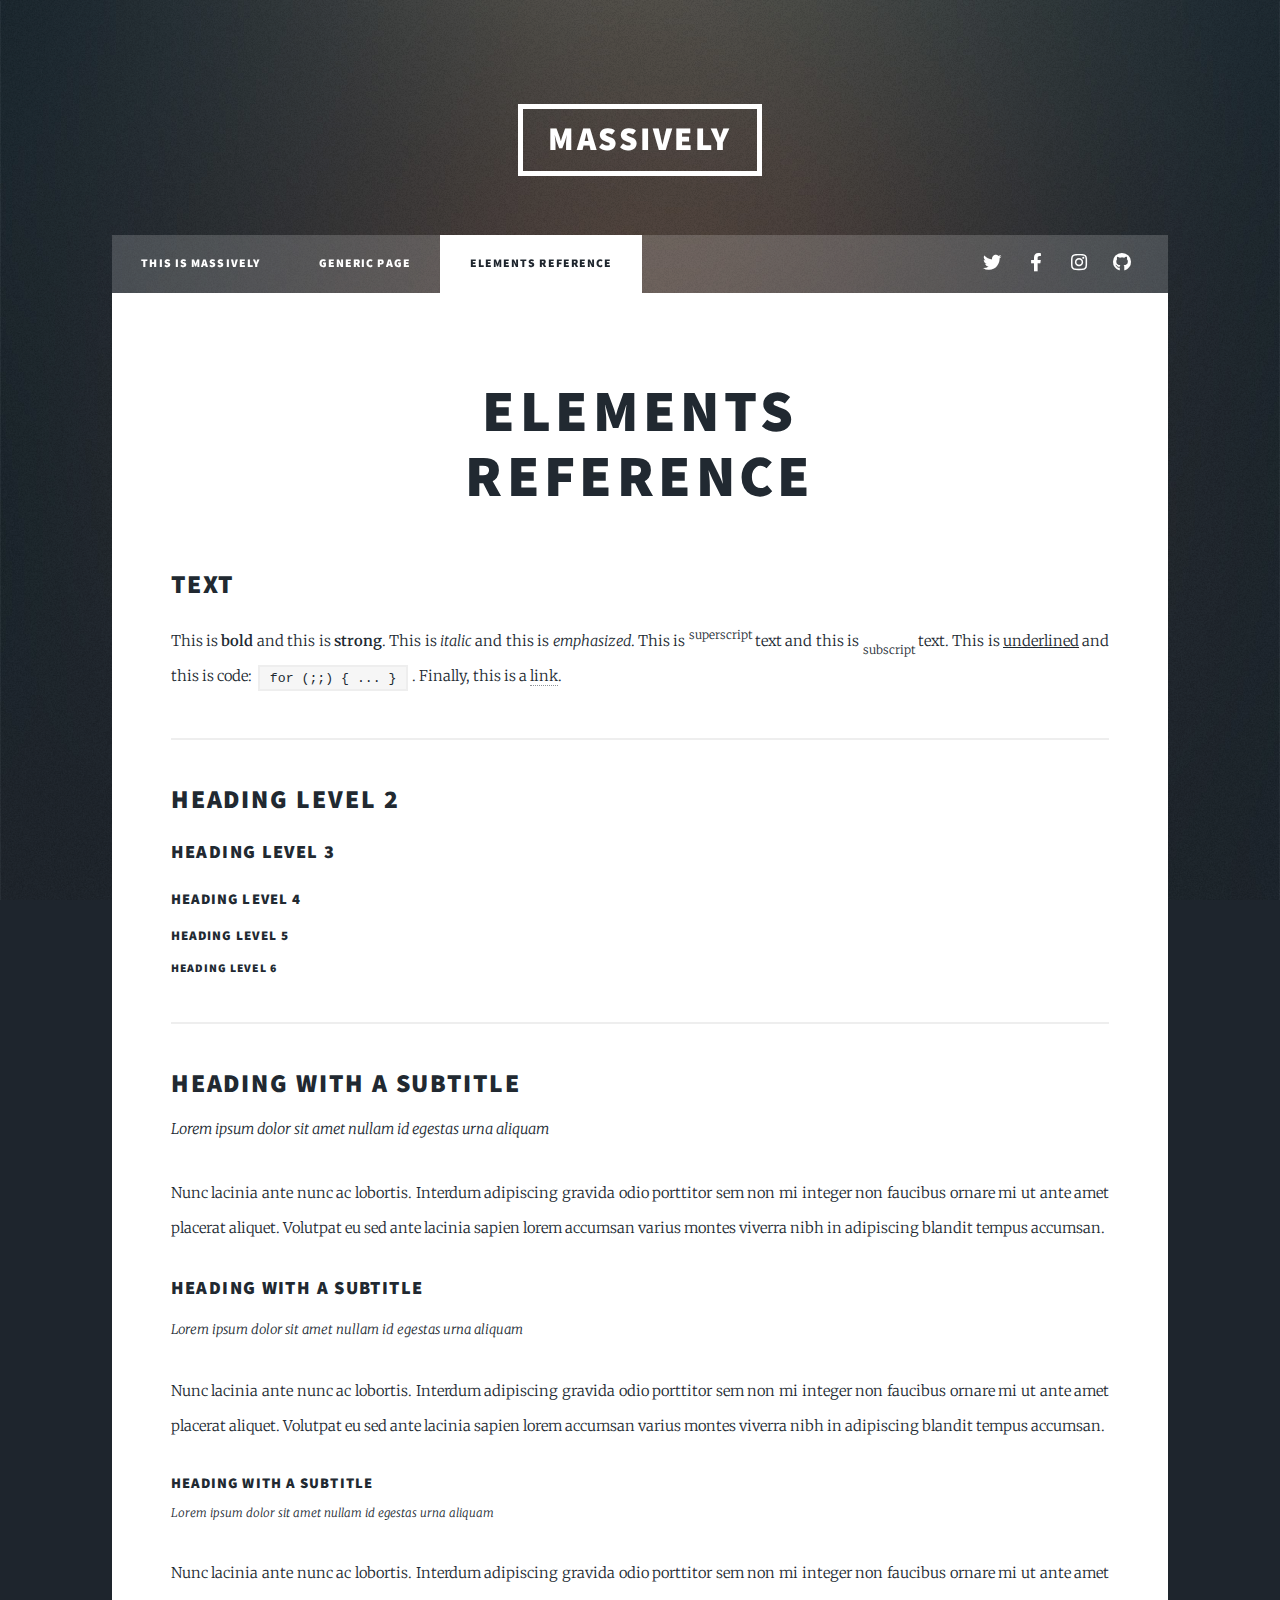
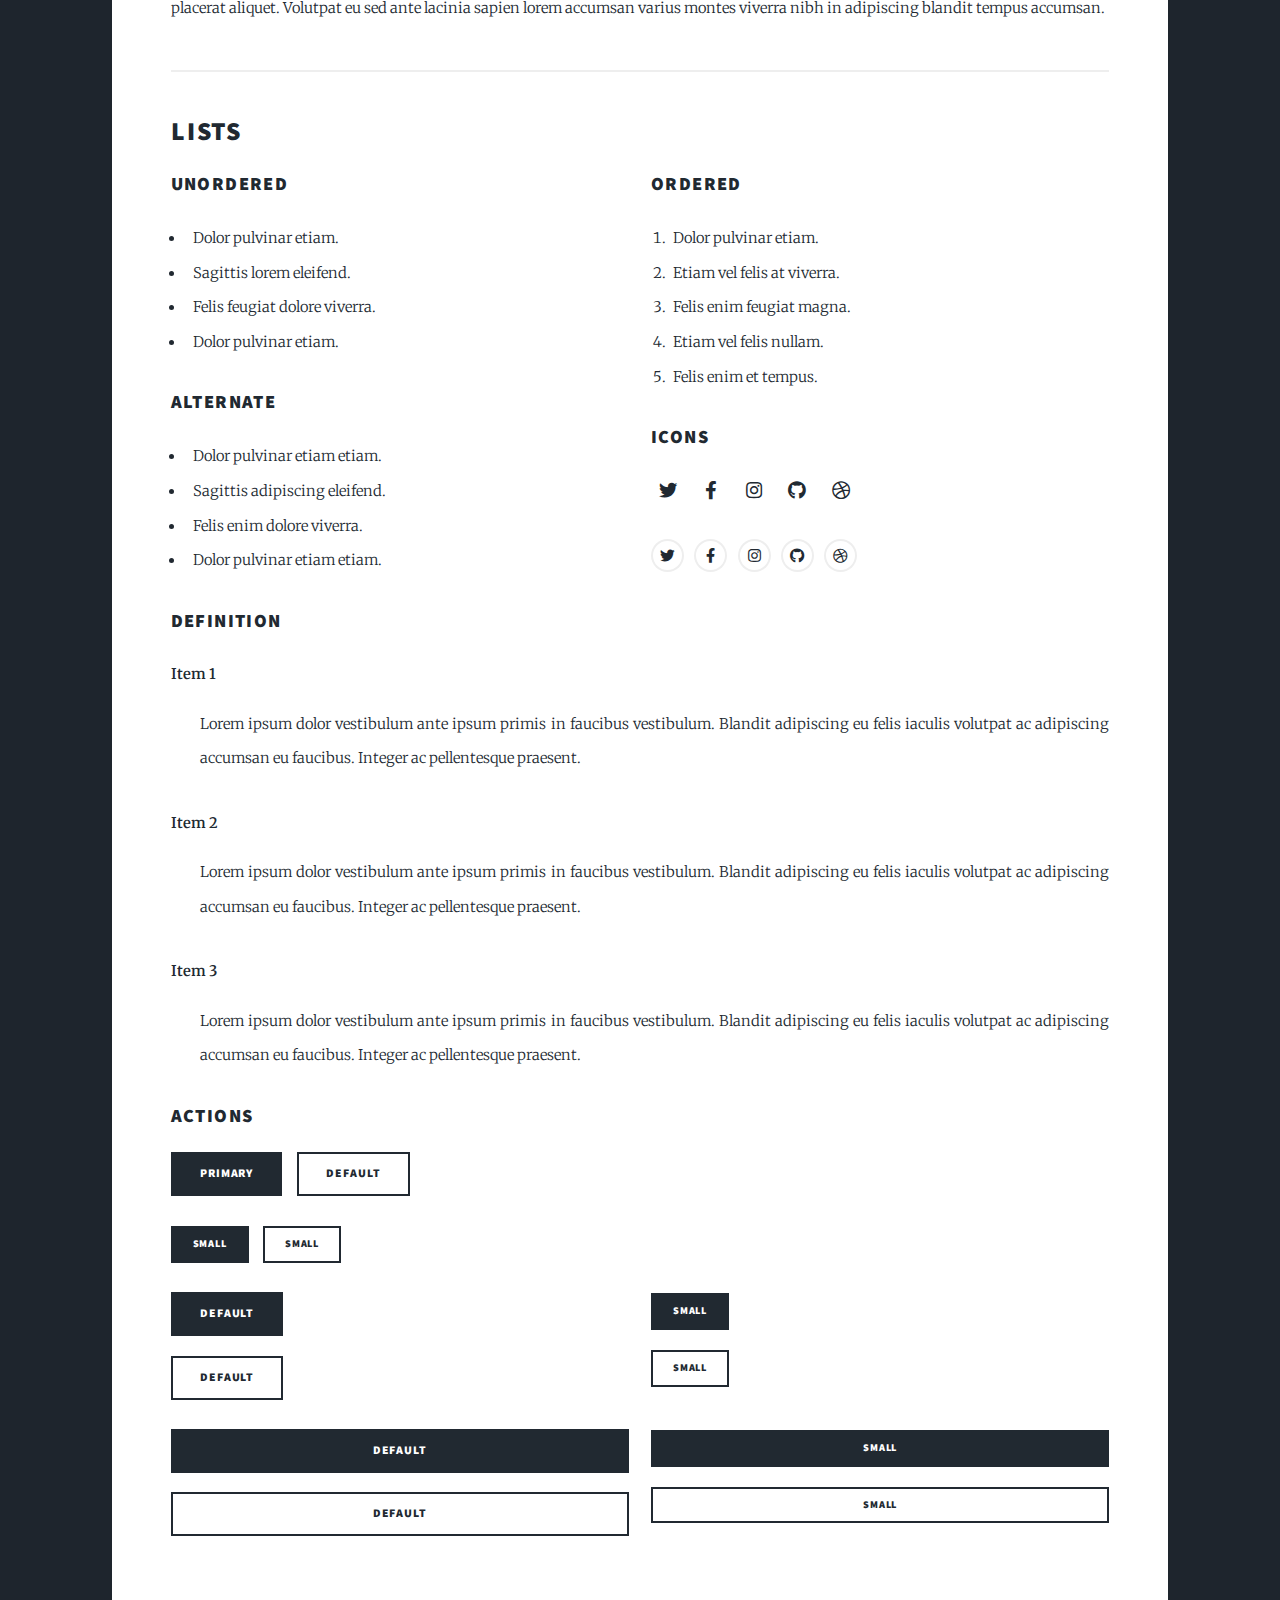
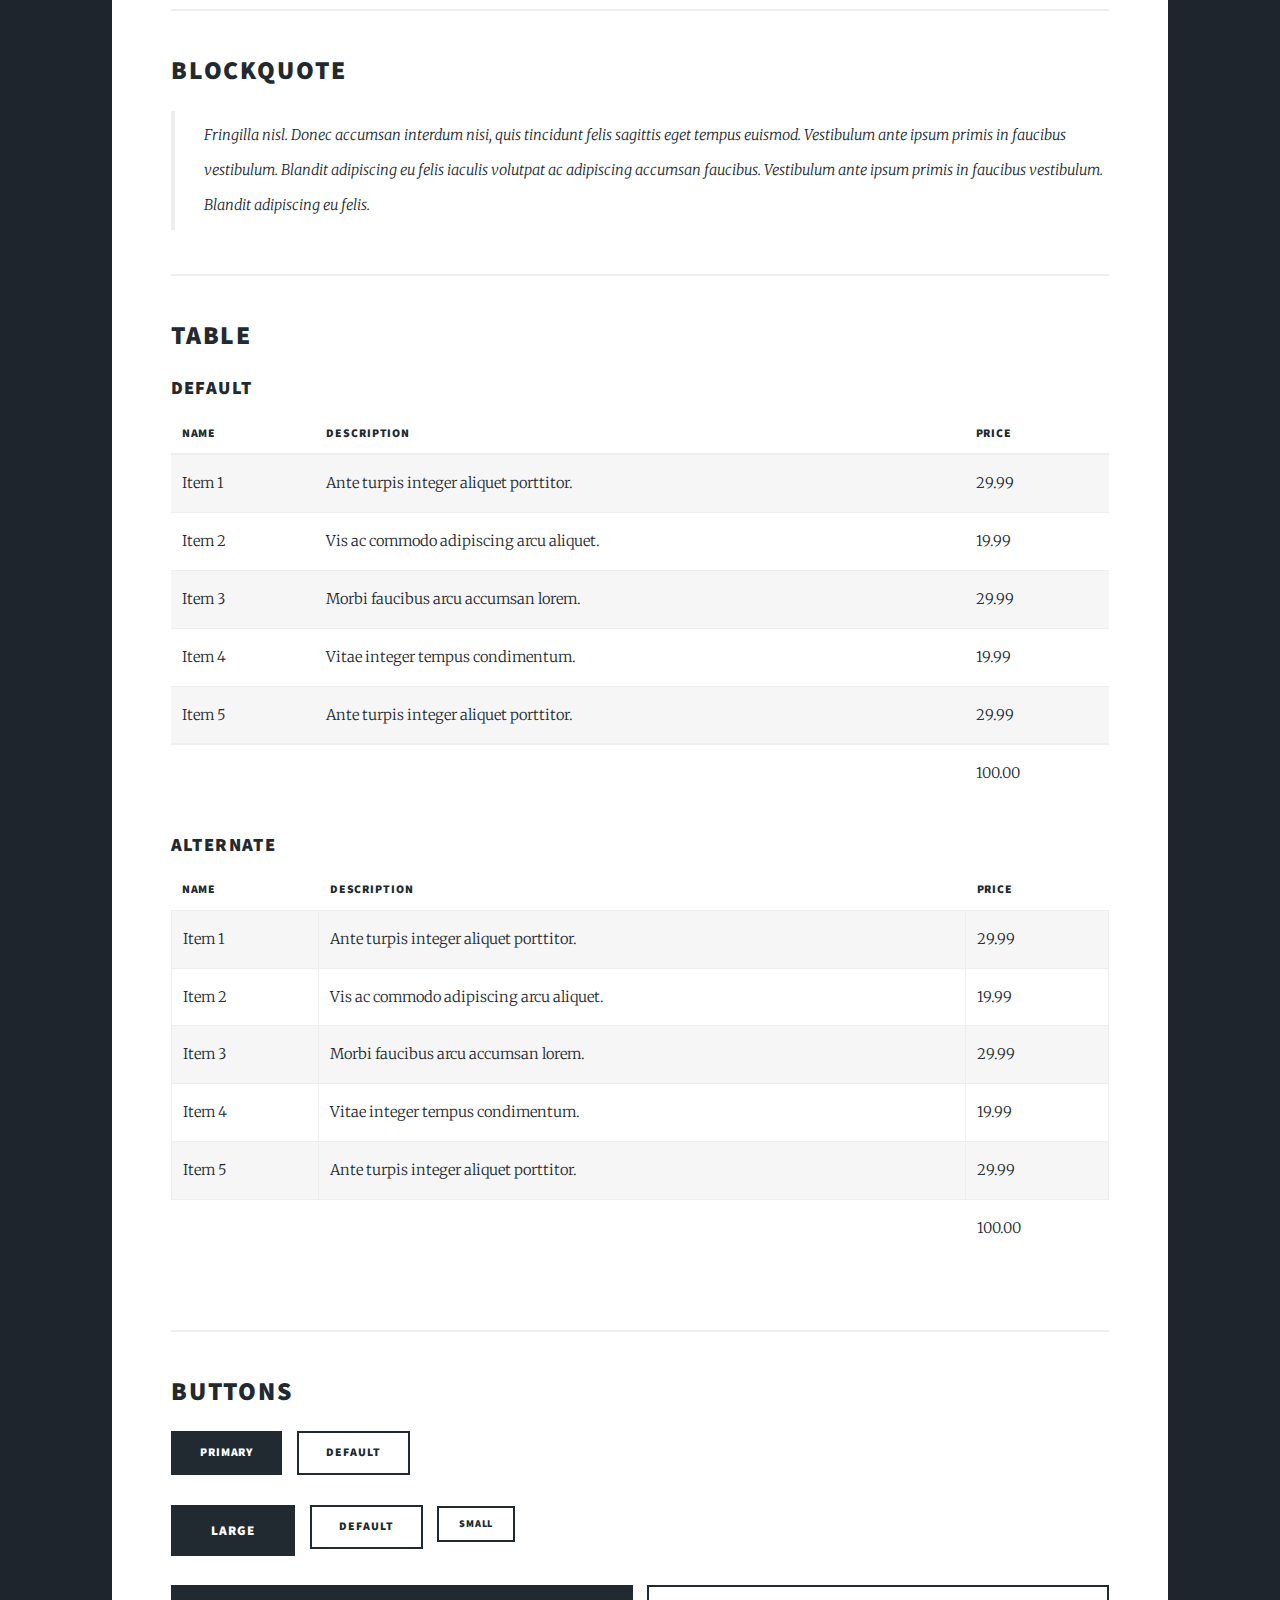
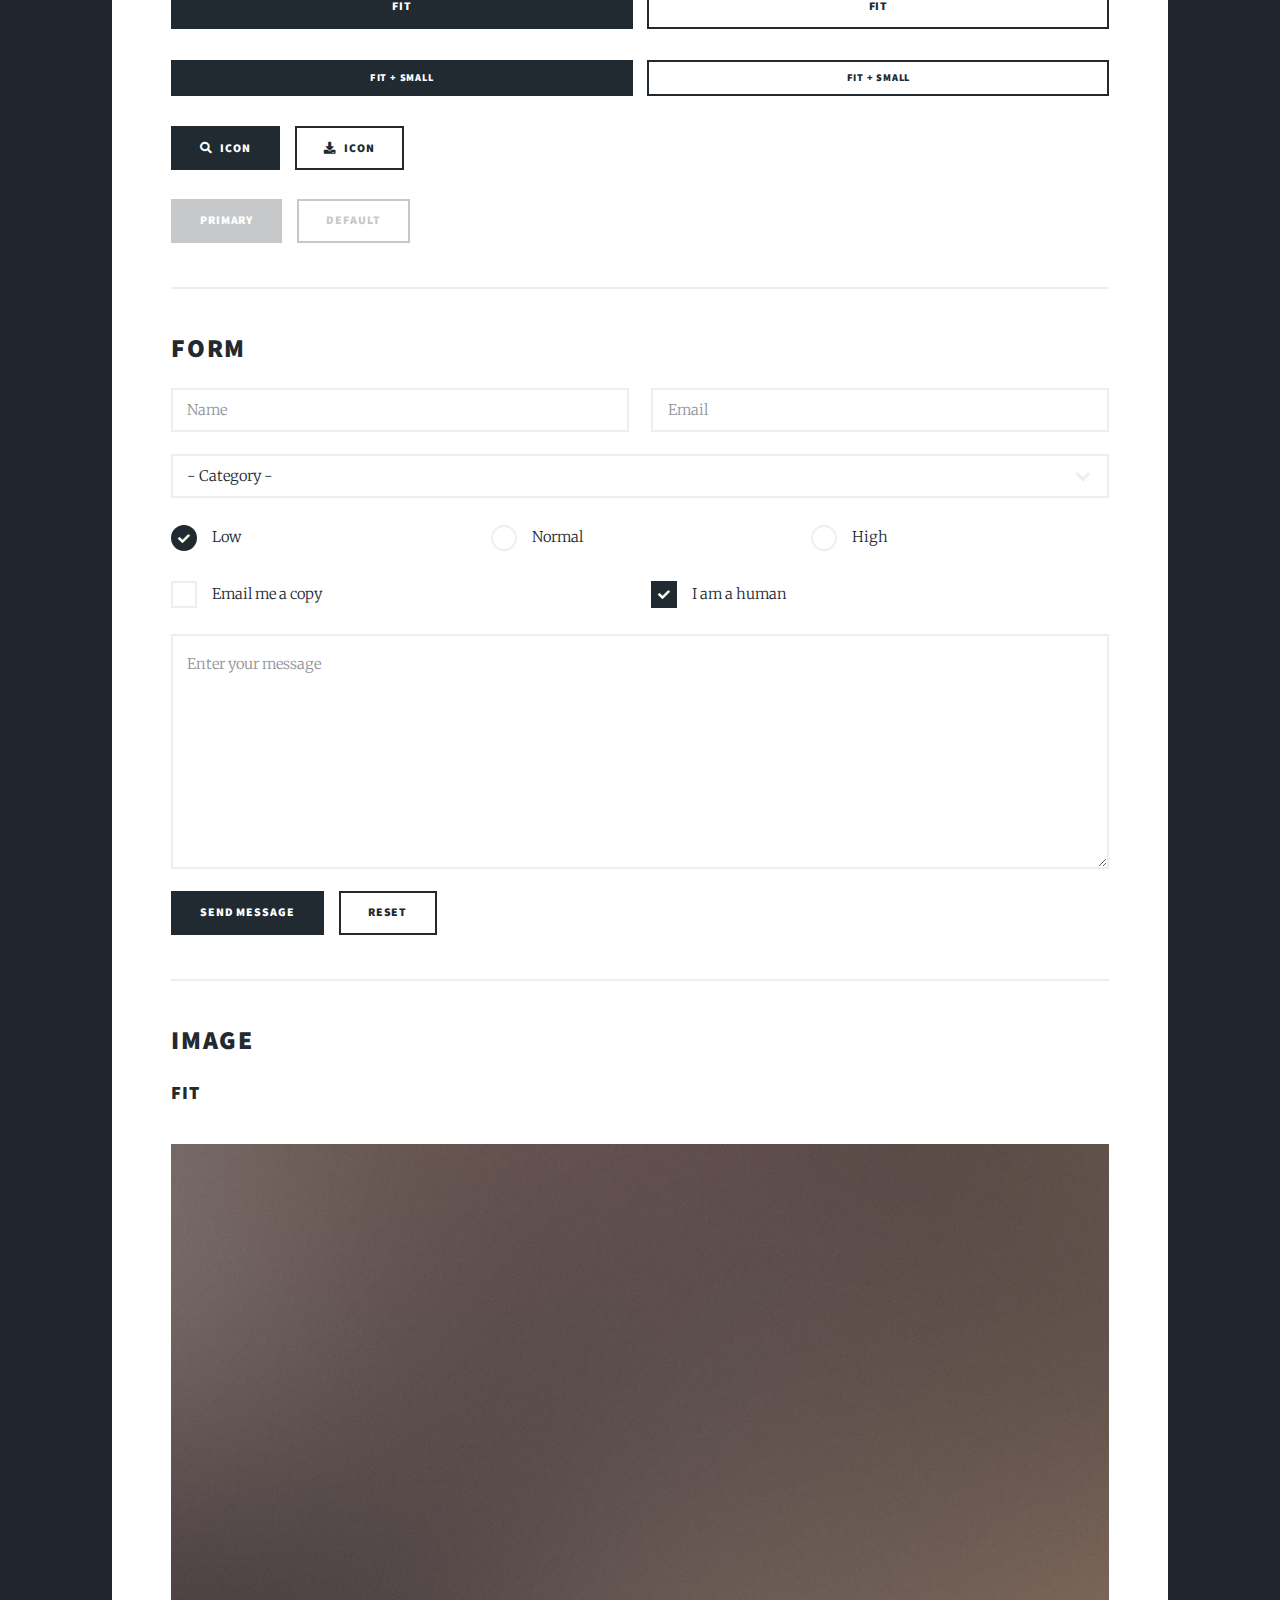
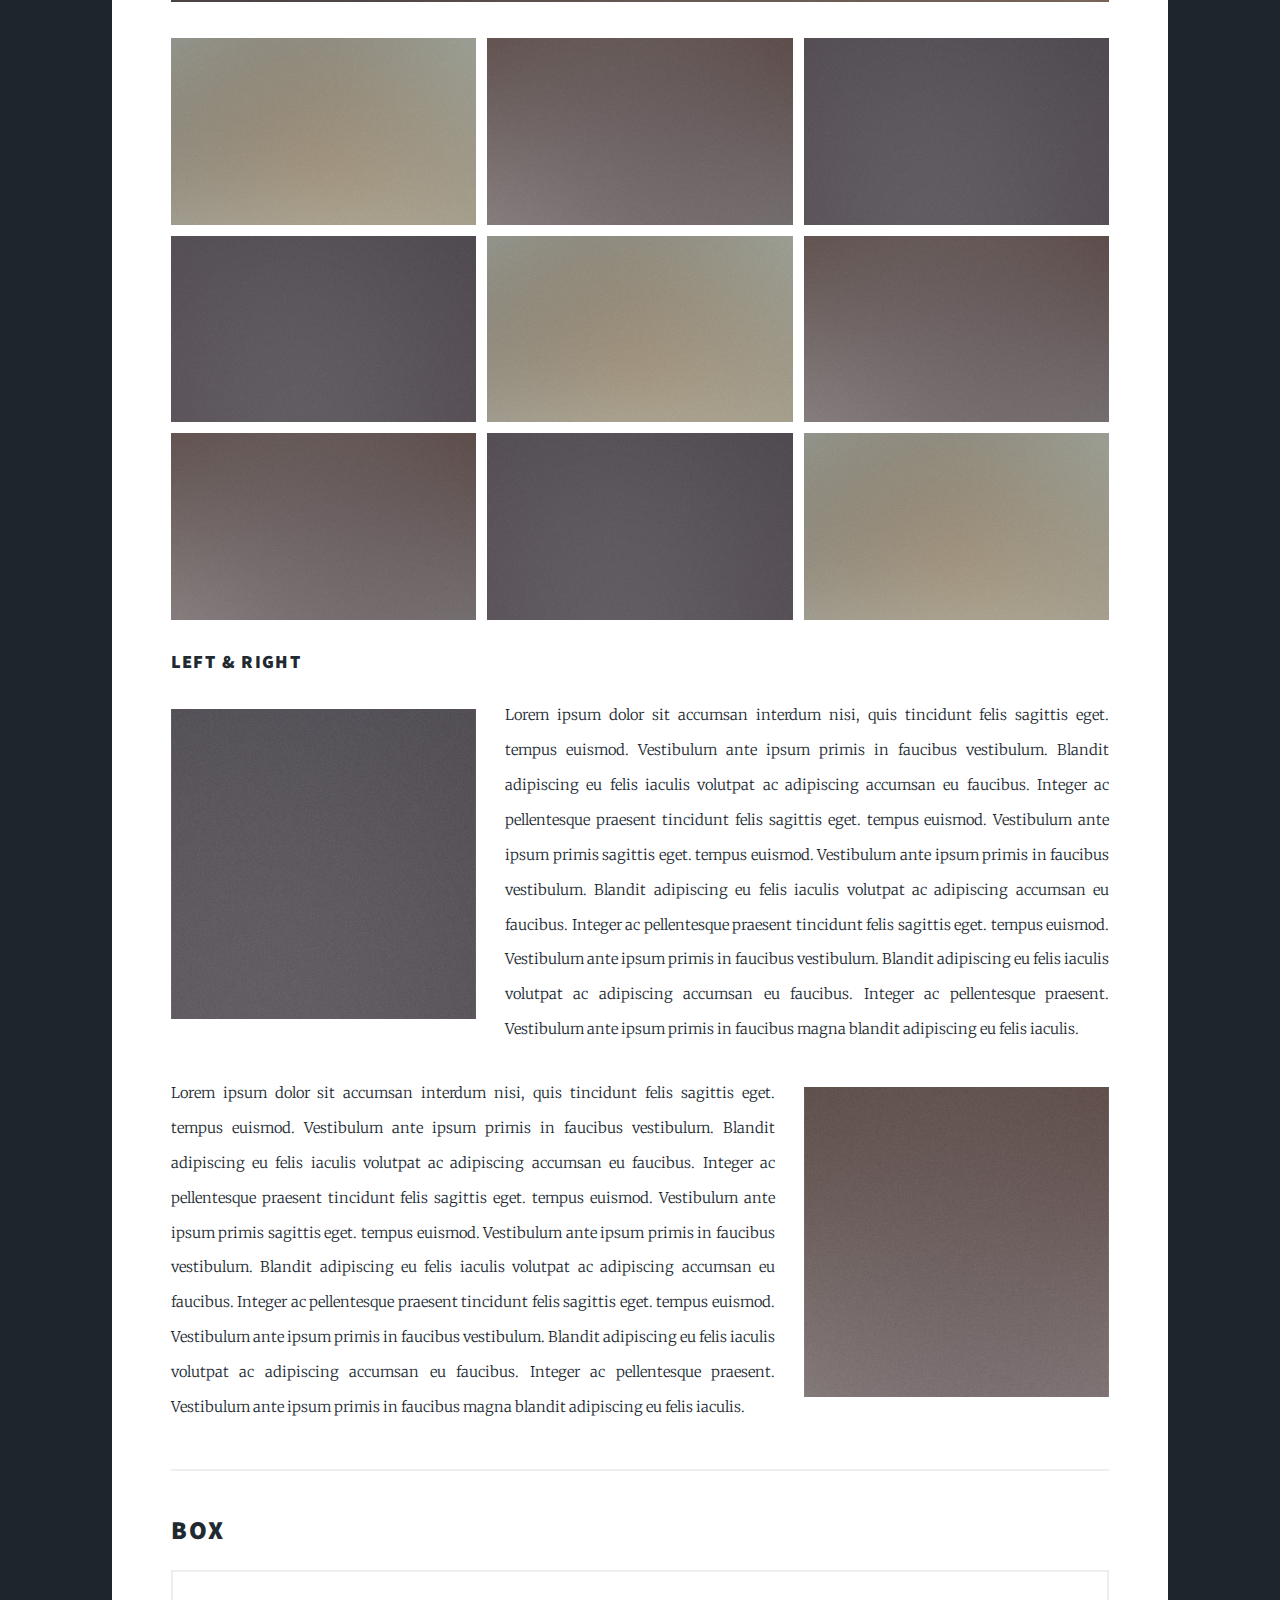
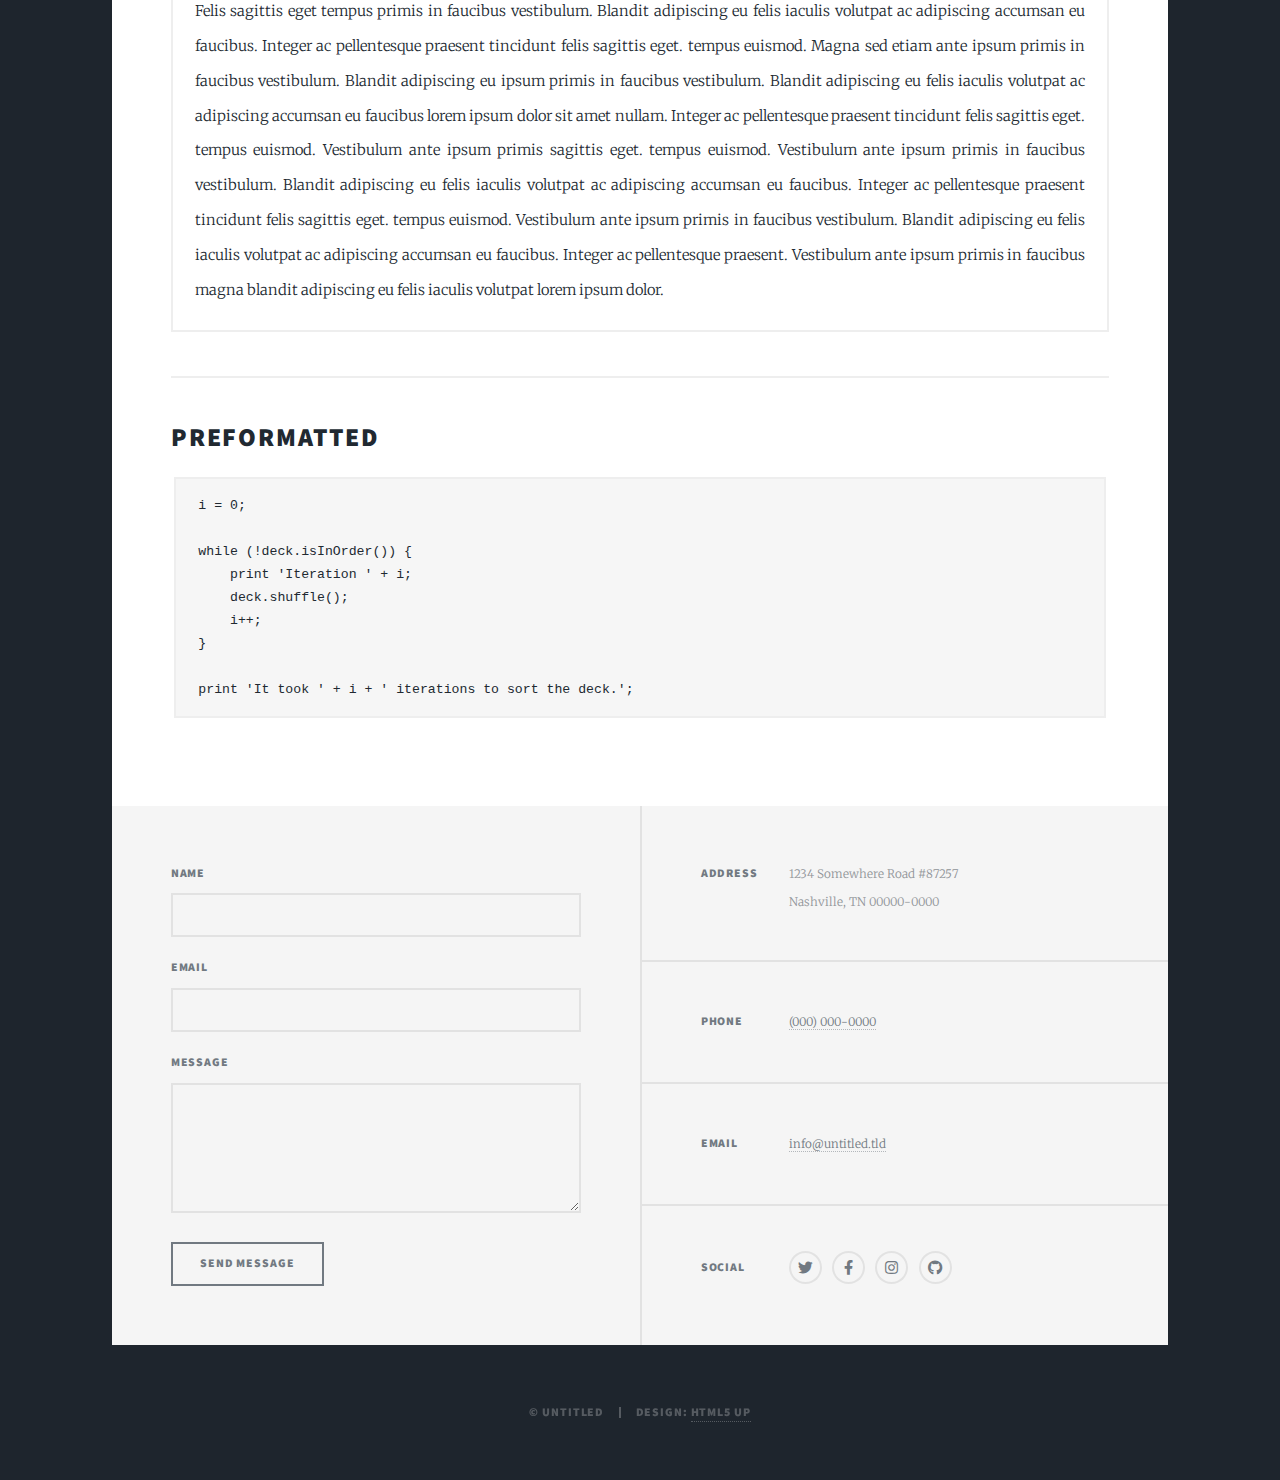
==== elements.html @ 3e45a45c "Add files via upload" ====
<!DOCTYPE HTML>
<!--
	Massively by HTML5 UP
	html5up.net | @ajlkn
	Free for personal and commercial use under the CCA 3.0 license (html5up.net/license)
-->
<html>
	<head>
		<title>Elements Reference - Massively by HTML5 UP</title>
		<meta charset="utf-8" />
		<meta name="viewport" content="width=device-width, initial-scale=1, user-scalable=no" />
		<link rel="stylesheet" href="assets/css/main.css" />
		<noscript><link rel="stylesheet" href="assets/css/noscript.css" /></noscript>
	</head>
	<body class="is-preload">

		<!-- Wrapper -->
			<div id="wrapper">

				<!-- Header -->
					<header id="header">
						<a href="index.html" class="logo">Massively</a>
					</header>

				<!-- Nav -->
					<nav id="nav">
						<ul class="links">
							<li><a href="index.html">This is Massively</a></li>
							<li><a href="generic.html">Generic Page</a></li>
							<li class="active"><a href="elements.html">Elements Reference</a></li>
						</ul>
						<ul class="icons">
							<li><a href="#" class="icon brands fa-twitter"><span class="label">Twitter</span></a></li>
							<li><a href="#" class="icon brands fa-facebook-f"><span class="label">Facebook</span></a></li>
							<li><a href="#" class="icon brands fa-instagram"><span class="label">Instagram</span></a></li>
							<li><a href="#" class="icon brands fa-github"><span class="label">GitHub</span></a></li>
						</ul>
					</nav>

				<!-- Main -->
					<div id="main">

						<!-- Post -->
							<section class="post">
								<header class="major">
									<h1>Elements<br />
									Reference</h1>
								</header>

								<!-- Text stuff -->
									<h2>Text</h2>
									<p>This is <b>bold</b> and this is <strong>strong</strong>. This is <i>italic</i> and this is <em>emphasized</em>.
									This is <sup>superscript</sup> text and this is <sub>subscript</sub> text.
									This is <u>underlined</u> and this is code: <code>for (;;) { ... }</code>.
									Finally, this is a <a href="#">link</a>.</p>
									<hr />
									<h2>Heading Level 2</h2>
									<h3>Heading Level 3</h3>
									<h4>Heading Level 4</h4>
									<h5>Heading Level 5</h5>
									<h6>Heading Level 6</h6>
									<hr />
									<header>
										<h2>Heading with a Subtitle</h2>
										<p>Lorem ipsum dolor sit amet nullam id egestas urna aliquam</p>
									</header>
									<p>Nunc lacinia ante nunc ac lobortis. Interdum adipiscing gravida odio porttitor sem non mi integer non faucibus ornare mi ut ante amet placerat aliquet. Volutpat eu sed ante lacinia sapien lorem accumsan varius montes viverra nibh in adipiscing blandit tempus accumsan.</p>
									<header>
										<h3>Heading with a Subtitle</h3>
										<p>Lorem ipsum dolor sit amet nullam id egestas urna aliquam</p>
									</header>
									<p>Nunc lacinia ante nunc ac lobortis. Interdum adipiscing gravida odio porttitor sem non mi integer non faucibus ornare mi ut ante amet placerat aliquet. Volutpat eu sed ante lacinia sapien lorem accumsan varius montes viverra nibh in adipiscing blandit tempus accumsan.</p>
									<header>
										<h4>Heading with a Subtitle</h4>
										<p>Lorem ipsum dolor sit amet nullam id egestas urna aliquam</p>
									</header>
									<p>Nunc lacinia ante nunc ac lobortis. Interdum adipiscing gravida odio porttitor sem non mi integer non faucibus ornare mi ut ante amet placerat aliquet. Volutpat eu sed ante lacinia sapien lorem accumsan varius montes viverra nibh in adipiscing blandit tempus accumsan.</p>

									<hr />

								<!-- Lists -->
									<h2>Lists</h2>
									<div class="row">
										<div class="col-6 col-12-small">

											<h3>Unordered</h3>
											<ul>
												<li>Dolor pulvinar etiam.</li>
												<li>Sagittis lorem eleifend.</li>
												<li>Felis feugiat dolore viverra.</li>
												<li>Dolor pulvinar etiam.</li>
											</ul>

											<h3>Alternate</h3>
											<ul class="alt">
												<li>Dolor pulvinar etiam etiam.</li>
												<li>Sagittis adipiscing eleifend.</li>
												<li>Felis enim dolore viverra.</li>
												<li>Dolor pulvinar etiam etiam.</li>
											</ul>

										</div>
										<div class="col-6 col-12-small">

											<h3>Ordered</h3>
											<ol>
												<li>Dolor pulvinar etiam.</li>
												<li>Etiam vel felis at viverra.</li>
												<li>Felis enim feugiat magna.</li>
												<li>Etiam vel felis nullam.</li>
												<li>Felis enim et tempus.</li>
											</ol>

											<h3>Icons</h3>
											<ul class="icons">
												<li><a href="#" class="icon brands fa-twitter"><span class="label">Twitter</span></a></li>
												<li><a href="#" class="icon brands fa-facebook-f"><span class="label">Facebook</span></a></li>
												<li><a href="#" class="icon brands fa-instagram"><span class="label">Instagram</span></a></li>
												<li><a href="#" class="icon brands fa-github"><span class="label">Github</span></a></li>
												<li><a href="#" class="icon brands fa-dribbble"><span class="label">Dribbble</span></a></li>
											</ul>
											<ul class="icons alt">
												<li><a href="#" class="icon brands alt fa-twitter"><span class="label">Twitter</span></a></li>
												<li><a href="#" class="icon brands alt fa-facebook-f"><span class="label">Facebook</span></a></li>
												<li><a href="#" class="icon brands alt fa-instagram"><span class="label">Instagram</span></a></li>
												<li><a href="#" class="icon brands alt fa-github"><span class="label">Github</span></a></li>
												<li><a href="#" class="icon brands alt fa-dribbble"><span class="label">Dribbble</span></a></li>
											</ul>

										</div>
									</div>
									<h3>Definition</h3>
									<dl>
										<dt>Item 1</dt>
										<dd>
											<p>Lorem ipsum dolor vestibulum ante ipsum primis in faucibus vestibulum. Blandit adipiscing eu felis iaculis volutpat ac adipiscing accumsan eu faucibus. Integer ac pellentesque praesent.</p>
										</dd>
										<dt>Item 2</dt>
										<dd>
											<p>Lorem ipsum dolor vestibulum ante ipsum primis in faucibus vestibulum. Blandit adipiscing eu felis iaculis volutpat ac adipiscing accumsan eu faucibus. Integer ac pellentesque praesent.</p>
										</dd>
										<dt>Item 3</dt>
										<dd>
											<p>Lorem ipsum dolor vestibulum ante ipsum primis in faucibus vestibulum. Blandit adipiscing eu felis iaculis volutpat ac adipiscing accumsan eu faucibus. Integer ac pellentesque praesent.</p>
										</dd>
									</dl>

									<h3>Actions</h3>
									<ul class="actions">
										<li><a href="#" class="button primary">Primary</a></li>
										<li><a href="#" class="button">Default</a></li>
									</ul>
									<ul class="actions small">
										<li><a href="#" class="button primary small">Small</a></li>
										<li><a href="#" class="button small">Small</a></li>
									</ul>
									<div class="row">
										<div class="col-6 col-12-small">
											<ul class="actions stacked">
												<li><a href="#" class="button primary">Default</a></li>
												<li><a href="#" class="button">Default</a></li>
											</ul>
										</div>
										<div class="col-6 col-12-small">
											<ul class="actions stacked">
												<li><a href="#" class="button primary small">Small</a></li>
												<li><a href="#" class="button small">Small</a></li>
											</ul>
										</div>
									</div>
									<div class="row">
										<div class="col-6 col-12-small">
											<ul class="actions stacked">
												<li><a href="#" class="button primary fit">Default</a></li>
												<li><a href="#" class="button fit">Default</a></li>
											</ul>
										</div>
										<div class="col-6 col-12-small">
											<ul class="actions stacked">
												<li><a href="#" class="button primary small fit">Small</a></li>
												<li><a href="#" class="button small fit">Small</a></li>
											</ul>
										</div>
									</div>

									<hr />

								<!-- Blockquote -->
									<h2>Blockquote</h2>
									<blockquote>Fringilla nisl. Donec accumsan interdum nisi, quis tincidunt felis sagittis eget tempus euismod. Vestibulum ante ipsum primis in faucibus vestibulum. Blandit adipiscing eu felis iaculis volutpat ac adipiscing accumsan faucibus. Vestibulum ante ipsum primis in faucibus vestibulum. Blandit adipiscing eu felis.</blockquote>

									<hr />

								<!-- Table -->
									<h2>Table</h2>

									<h3>Default</h3>
									<div class="table-wrapper">
										<table>
											<thead>
												<tr>
													<th>Name</th>
													<th>Description</th>
													<th>Price</th>
												</tr>
											</thead>
											<tbody>
												<tr>
													<td>Item 1</td>
													<td>Ante turpis integer aliquet porttitor.</td>
													<td>29.99</td>
												</tr>
												<tr>
													<td>Item 2</td>
													<td>Vis ac commodo adipiscing arcu aliquet.</td>
													<td>19.99</td>
												</tr>
												<tr>
													<td>Item 3</td>
													<td> Morbi faucibus arcu accumsan lorem.</td>
													<td>29.99</td>
												</tr>
												<tr>
													<td>Item 4</td>
													<td>Vitae integer tempus condimentum.</td>
													<td>19.99</td>
												</tr>
												<tr>
													<td>Item 5</td>
													<td>Ante turpis integer aliquet porttitor.</td>
													<td>29.99</td>
												</tr>
											</tbody>
											<tfoot>
												<tr>
													<td colspan="2"></td>
													<td>100.00</td>
												</tr>
											</tfoot>
										</table>
									</div>

									<h3>Alternate</h3>
									<div class="table-wrapper">
										<table class="alt">
											<thead>
												<tr>
													<th>Name</th>
													<th>Description</th>
													<th>Price</th>
												</tr>
											</thead>
											<tbody>
												<tr>
													<td>Item 1</td>
													<td>Ante turpis integer aliquet porttitor.</td>
													<td>29.99</td>
												</tr>
												<tr>
													<td>Item 2</td>
													<td>Vis ac commodo adipiscing arcu aliquet.</td>
													<td>19.99</td>
												</tr>
												<tr>
													<td>Item 3</td>
													<td> Morbi faucibus arcu accumsan lorem.</td>
													<td>29.99</td>
												</tr>
												<tr>
													<td>Item 4</td>
													<td>Vitae integer tempus condimentum.</td>
													<td>19.99</td>
												</tr>
												<tr>
													<td>Item 5</td>
													<td>Ante turpis integer aliquet porttitor.</td>
													<td>29.99</td>
												</tr>
											</tbody>
											<tfoot>
												<tr>
													<td colspan="2"></td>
													<td>100.00</td>
												</tr>
											</tfoot>
										</table>
									</div>

									<hr />

								<!-- Buttons -->
									<h2>Buttons</h2>
									<ul class="actions">
										<li><a href="#" class="button primary">Primary</a></li>
										<li><a href="#" class="button">Default</a></li>
									</ul>
									<ul class="actions">
										<li><a href="#" class="button primary large">Large</a></li>
										<li><a href="#" class="button">Default</a></li>
										<li><a href="#" class="button small">Small</a></li>
									</ul>
									<ul class="actions fit">
										<li><a href="#" class="button primary fit">Fit</a></li>
										<li><a href="#" class="button fit">Fit</a></li>
									</ul>
									<ul class="actions fit small">
										<li><a href="#" class="button primary fit small">Fit + Small</a></li>
										<li><a href="#" class="button fit small">Fit + Small</a></li>
									</ul>
									<ul class="actions">
										<li><a href="#" class="button primary icon solid fa-search">Icon</a></li>
										<li><a href="#" class="button icon solid fa-download">Icon</a></li>
									</ul>
									<ul class="actions">
										<li><span class="button primary disabled">Primary</span></li>
										<li><span class="button disabled">Default</span></li>
									</ul>

									<hr />

								<!-- Form -->
									<h2>Form</h2>

									<form method="post" action="#">
										<div class="row gtr-uniform">
											<div class="col-6 col-12-xsmall">
												<input type="text" name="demo-name" id="demo-name" value="" placeholder="Name" />
											</div>
											<div class="col-6 col-12-xsmall">
												<input type="email" name="demo-email" id="demo-email" value="" placeholder="Email" />
											</div>
											<!-- Break -->
											<div class="col-12">
												<select name="demo-category" id="demo-category">
													<option value="">- Category -</option>
													<option value="1">Manufacturing</option>
													<option value="1">Shipping</option>
													<option value="1">Administration</option>
													<option value="1">Human Resources</option>
												</select>
											</div>
											<!-- Break -->
											<div class="col-4 col-12-small">
												<input type="radio" id="demo-priority-low" name="demo-priority" checked>
												<label for="demo-priority-low">Low</label>
											</div>
											<div class="col-4 col-12-small">
												<input type="radio" id="demo-priority-normal" name="demo-priority">
												<label for="demo-priority-normal">Normal</label>
											</div>
											<div class="col-4 col-12-small">
												<input type="radio" id="demo-priority-high" name="demo-priority">
												<label for="demo-priority-high">High</label>
											</div>
											<!-- Break -->
											<div class="col-6 col-12-small">
												<input type="checkbox" id="demo-copy" name="demo-copy">
												<label for="demo-copy">Email me a copy</label>
											</div>
											<div class="col-6 col-12-small">
												<input type="checkbox" id="demo-human" name="demo-human" checked>
												<label for="demo-human">I am a human</label>
											</div>
											<!-- Break -->
											<div class="col-12">
												<textarea name="demo-message" id="demo-message" placeholder="Enter your message" rows="6"></textarea>
											</div>
											<!-- Break -->
											<div class="col-12">
												<ul class="actions">
													<li><input type="submit" value="Send Message" class="primary" /></li>
													<li><input type="reset" value="Reset" /></li>
												</ul>
											</div>
										</div>
									</form>

									<hr />

								<!-- Image -->
									<h2>Image</h2>

									<h3>Fit</h3>
									<span class="image fit"><img src="images/pic01.jpg" alt="" /></span>
									<div class="box alt">
										<div class="row gtr-50 gtr-uniform">
											<div class="col-4"><span class="image fit"><img src="images/pic02.jpg" alt="" /></span></div>
											<div class="col-4"><span class="image fit"><img src="images/pic03.jpg" alt="" /></span></div>
											<div class="col-4"><span class="image fit"><img src="images/pic04.jpg" alt="" /></span></div>
											<!-- Break -->
											<div class="col-4"><span class="image fit"><img src="images/pic04.jpg" alt="" /></span></div>
											<div class="col-4"><span class="image fit"><img src="images/pic02.jpg" alt="" /></span></div>
											<div class="col-4"><span class="image fit"><img src="images/pic03.jpg" alt="" /></span></div>
											<!-- Break -->
											<div class="col-4"><span class="image fit"><img src="images/pic03.jpg" alt="" /></span></div>
											<div class="col-4"><span class="image fit"><img src="images/pic04.jpg" alt="" /></span></div>
											<div class="col-4"><span class="image fit"><img src="images/pic02.jpg" alt="" /></span></div>
										</div>
									</div>

									<h3>Left &amp; Right</h3>
									<p><span class="image left"><img src="images/pic08.jpg" alt="" /></span>Lorem ipsum dolor sit accumsan interdum nisi, quis tincidunt felis sagittis eget. tempus euismod. Vestibulum ante ipsum primis in faucibus vestibulum. Blandit adipiscing eu felis iaculis volutpat ac adipiscing accumsan eu faucibus. Integer ac pellentesque praesent tincidunt felis sagittis eget. tempus euismod. Vestibulum ante ipsum primis sagittis eget. tempus euismod. Vestibulum ante ipsum primis in faucibus vestibulum. Blandit adipiscing eu felis iaculis volutpat ac adipiscing accumsan eu faucibus. Integer ac pellentesque praesent tincidunt felis sagittis eget. tempus euismod. Vestibulum ante ipsum primis in faucibus vestibulum. Blandit adipiscing eu felis iaculis volutpat ac adipiscing accumsan eu faucibus. Integer ac pellentesque praesent. Vestibulum ante ipsum primis in faucibus magna blandit adipiscing eu felis iaculis.</p>
									<p><span class="image right"><img src="images/pic09.jpg" alt="" /></span>Lorem ipsum dolor sit accumsan interdum nisi, quis tincidunt felis sagittis eget. tempus euismod. Vestibulum ante ipsum primis in faucibus vestibulum. Blandit adipiscing eu felis iaculis volutpat ac adipiscing accumsan eu faucibus. Integer ac pellentesque praesent tincidunt felis sagittis eget. tempus euismod. Vestibulum ante ipsum primis sagittis eget. tempus euismod. Vestibulum ante ipsum primis in faucibus vestibulum. Blandit adipiscing eu felis iaculis volutpat ac adipiscing accumsan eu faucibus. Integer ac pellentesque praesent tincidunt felis sagittis eget. tempus euismod. Vestibulum ante ipsum primis in faucibus vestibulum. Blandit adipiscing eu felis iaculis volutpat ac adipiscing accumsan eu faucibus. Integer ac pellentesque praesent. Vestibulum ante ipsum primis in faucibus magna blandit adipiscing eu felis iaculis.</p>

									<hr />

								<!-- Box -->
									<h2>Box</h2>
									<div class="box">
										<p>Felis sagittis eget tempus primis in faucibus vestibulum. Blandit adipiscing eu felis iaculis volutpat ac adipiscing accumsan eu faucibus. Integer ac pellentesque praesent tincidunt felis sagittis eget. tempus euismod. Magna sed etiam ante ipsum primis in faucibus vestibulum. Blandit adipiscing eu ipsum primis in faucibus vestibulum. Blandit adipiscing eu felis iaculis volutpat ac adipiscing accumsan eu faucibus lorem ipsum dolor sit amet nullam. Integer ac pellentesque praesent tincidunt felis sagittis eget. tempus euismod. Vestibulum ante ipsum primis sagittis eget. tempus euismod. Vestibulum ante ipsum primis in faucibus vestibulum. Blandit adipiscing eu felis iaculis volutpat ac adipiscing accumsan eu faucibus. Integer ac pellentesque praesent tincidunt felis sagittis eget. tempus euismod. Vestibulum ante ipsum primis in faucibus vestibulum. Blandit adipiscing eu felis iaculis volutpat ac adipiscing accumsan eu faucibus. Integer ac pellentesque praesent. Vestibulum ante ipsum primis in faucibus magna blandit adipiscing eu felis iaculis volutpat lorem ipsum dolor.</p>
									</div>

									<hr />

								<!-- Preformatted Code -->
									<h2>Preformatted</h2>
									<pre><code>i = 0;

while (!deck.isInOrder()) {
    print 'Iteration ' + i;
    deck.shuffle();
    i++;
}

print 'It took ' + i + ' iterations to sort the deck.';
</code></pre>

							</section>

					</div>

				<!-- Footer -->
					<footer id="footer">
						<section>
							<form method="post" action="#">
								<div class="fields">
									<div class="field">
										<label for="name">Name</label>
										<input type="text" name="name" id="name" />
									</div>
									<div class="field">
										<label for="email">Email</label>
										<input type="text" name="email" id="email" />
									</div>
									<div class="field">
										<label for="message">Message</label>
										<textarea name="message" id="message" rows="3"></textarea>
									</div>
								</div>
								<ul class="actions">
									<li><input type="submit" value="Send Message" /></li>
								</ul>
							</form>
						</section>
						<section class="split contact">
							<section class="alt">
								<h3>Address</h3>
								<p>1234 Somewhere Road #87257<br />
								Nashville, TN 00000-0000</p>
							</section>
							<section>
								<h3>Phone</h3>
								<p><a href="#">(000) 000-0000</a></p>
							</section>
							<section>
								<h3>Email</h3>
								<p><a href="#">info@untitled.tld</a></p>
							</section>
							<section>
								<h3>Social</h3>
								<ul class="icons alt">
									<li><a href="#" class="icon brands alt fa-twitter"><span class="label">Twitter</span></a></li>
									<li><a href="#" class="icon brands alt fa-facebook-f"><span class="label">Facebook</span></a></li>
									<li><a href="#" class="icon brands alt fa-instagram"><span class="label">Instagram</span></a></li>
									<li><a href="#" class="icon brands alt fa-github"><span class="label">GitHub</span></a></li>
								</ul>
							</section>
						</section>
					</footer>

				<!-- Copyright -->
					<div id="copyright">
						<ul><li>&copy; Untitled</li><li>Design: <a href="https://html5up.net">HTML5 UP</a></li></ul>
					</div>

			</div>

		<!-- Scripts -->
			<script src="assets/js/jquery.min.js"></script>
			<script src="assets/js/jquery.scrollex.min.js"></script>
			<script src="assets/js/jquery.scrolly.min.js"></script>
			<script src="assets/js/browser.min.js"></script>
			<script src="assets/js/breakpoints.min.js"></script>
			<script src="assets/js/util.js"></script>
			<script src="assets/js/main.js"></script>

	</body>
</html>
---- assets/css/main.css ----
@import url(fontawesome-all.min.css);
@import url("https://fonts.googleapis.com/css?family=Merriweather:300,700,300italic,700italic|Source+Sans+Pro:900");

/*
	Massively by HTML5 UP
	html5up.net | @ajlkn
	Free for personal and commercial use under the CCA 3.0 license (html5up.net/license)
*/

html, body, div, span, applet, object,
iframe, h1, h2, h3, h4, h5, h6, p, blockquote,
pre, a, abbr, acronym, address, big, cite,
code, del, dfn, em, img, ins, kbd, q, s, samp,
small, strike, strong, sub, sup, tt, var, b,
u, i, center, dl, dt, dd, ol, ul, li, fieldset,
form, label, legend, table, caption, tbody,
tfoot, thead, tr, th, td, article, aside,
canvas, details, embed, figure, figcaption,
footer, header, hgroup, menu, nav, output, ruby,
section, summary, time, mark, audio, video {
	margin: 0;
	padding: 0;
	border: 0;
	font-size: 100%;
	font: inherit;
	vertical-align: baseline;}

article, aside, details, figcaption, figure,
footer, header, hgroup, menu, nav, section {
	display: block;}

body {
	line-height: 1;
}

ol, ul {
	list-style: none;
}

blockquote, q {
	quotes: none;
}

	blockquote:before, blockquote:after, q:before, q:after {
		content: '';
		content: none;
	}

table {
	border-collapse: collapse;
	border-spacing: 0;
}

body {
	-webkit-text-size-adjust: none;
}

mark {
	background-color: transparent;
	color: inherit;
}

input::-moz-focus-inner {
	border: 0;
	padding: 0;
}

input, select, textarea {
	-moz-appearance: none;
	-webkit-appearance: none;
	-ms-appearance: none;
	appearance: none;
}

/* Basic */

	@-ms-viewport {
		width: device-width;
	}

	body {
		-ms-overflow-style: scrollbar;
	}

	@media screen and (max-width: 480px) {

		html, body {
			min-width: 320px;
		}

	}

	html {
		box-sizing: border-box;
	}

	*, *:before, *:after {
		box-sizing: inherit;
	}

	body {
		background-color: #1e252d;
	}

		body.is-preload *, body.is-preload *:before, body.is-preload *:after {
			-moz-animation: none !important;
			-webkit-animation: none !important;
			-ms-animation: none !important;
			animation: none !important;
			-moz-transition: none !important;
			-webkit-transition: none !important;
			-ms-transition: none !important;
			transition: none !important;
		}

/* Type */

	html {
		font-size: 16pt;
	}

		@media screen and (max-width: 1680px) {

			html {
				font-size: 12pt;
			}

		}

		@media screen and (max-width: 1280px) {

			html {
				font-size: 11pt;
			}

		}

		@media screen and (max-width: 360px) {

			html {
				font-size: 10pt;
			}

		}

	body {
		color: #212931;
	}

	body, input, select, textarea {
		font-family: "Merriweather", Georgia, serif;
		font-weight: 300;
		font-size: 1rem;
		line-height: 2.375;
	}

	a {
		-moz-transition: color 0.2s ease-in-out, background-color 0.2s ease-in-out, border-color 0.2s ease-in-out, box-shadow 0.2s ease-in-out;
		-webkit-transition: color 0.2s ease-in-out, background-color 0.2s ease-in-out, border-color 0.2s ease-in-out, box-shadow 0.2s ease-in-out;
		-ms-transition: color 0.2s ease-in-out, background-color 0.2s ease-in-out, border-color 0.2s ease-in-out, box-shadow 0.2s ease-in-out;
		transition: color 0.2s ease-in-out, background-color 0.2s ease-in-out, border-color 0.2s ease-in-out, box-shadow 0.2s ease-in-out;
		border-bottom: dotted 1px;
		text-decoration: none;
	}

		a:hover {
			border-bottom-color: transparent;
		}

	strong, b {
		font-weight: 600;
	}

	em, i {
		font-style: italic;
	}

	p {
		text-align: justify;
		margin: 0 0 2rem 0;
	}

	h1, h2, h3, h4, h5, h6 {
		font-family: "Source Sans Pro", Helvetica, sans-serif;
		font-weight: 900;
		line-height: 1.5;
		letter-spacing: 0.075em;
		text-transform: uppercase;
		margin: 0 0 1rem 0;
	}

		h1 a, h2 a, h3 a, h4 a, h5 a, h6 a {
			border-bottom: 0;
			color: inherit;
			text-decoration: none;
		}

	h1 {
		font-size: 4rem;
		line-height: 1.1;
		margin: 0 0 2rem 0;
	}

	h2 {
		font-size: 1.75rem;
		line-height: 1.3;
		margin: 0 0 1.5rem 0;
	}

	h3 {
		font-size: 1.25rem;
		margin: 0 0 1.5rem 0;
	}

	h4 {
		font-size: 1rem;
	}

	h5 {
		font-size: 0.9rem;
	}

	h6 {
		font-size: 0.8rem;
	}

	sub {
		font-size: 0.8rem;
		position: relative;
		top: 0.5rem;
	}

	sup {
		font-size: 0.8rem;
		position: relative;
		top: -0.5rem;
	}

	blockquote {
		border-left: solid 4px;
		font-style: italic;
		margin: 0 0 2rem 0;
		padding: 0.5rem 0 0.5rem 2rem;
	}

	code {
		border: solid 2px;
		font-family: "Courier New", monospace;
		font-size: 0.9rem;
		margin: 0 0.25rem;
		padding: 0.25rem 0.65rem;
	}

	pre {
		-webkit-overflow-scrolling: touch;
		font-family: "Courier New", monospace;
		font-size: 0.9rem;
		margin: 0 0 2rem 0;
	}

		pre code {
			display: block;
			line-height: 1.75;
			padding: 1rem 1.5rem;
			overflow-x: auto;
		}

	hr {
		border: 0;
		border-bottom: solid 2px;
		margin: 3rem 0;
	}

		hr.major {
			margin: 5rem 0;
		}

	.align-left {
		text-align: left;
	}

	.align-center {
		text-align: center;
	}

	.align-right {
		text-align: right;
	}

	input, select, textarea {
		color: #212931;
	}

	a {
		color: #212931;
		border-bottom-color: rgba(33, 41, 49, 0.5);
	}

		a:hover {
			border-bottom-color: transparent;
			color: #18bfef !important;
		}

	strong, b {
		color: #212931;
	}

	h1, h2, h3, h4, h5, h6 {
		color: #212931;
	}

	blockquote {
		border-left-color: #eeeeee;
	}

	code {
		background: rgba(220, 220, 220, 0.25);
		border-color: #eeeeee;
	}

	hr {
		border-bottom-color: #eeeeee;
	}

/* Row */

	.row {
		display: flex;
		flex-wrap: wrap;
		box-sizing: border-box;
		align-items: stretch;
	}

		.row > * {
			box-sizing: border-box;
		}

		.row.gtr-uniform > * > :last-child {
			margin-bottom: 0;
		}

		.row.aln-left {
			justify-content: flex-start;
		}

		.row.aln-center {
			justify-content: center;
		}

		.row.aln-right {
			justify-content: flex-end;
		}

		.row.aln-top {
			align-items: flex-start;
		}

		.row.aln-middle {
			align-items: center;
		}

		.row.aln-bottom {
			align-items: flex-end;
		}

		.row > .imp {
			order: -1;
		}

		.row > .col-1 {
			width: 8.33333%;
		}

		.row > .off-1 {
			margin-left: 8.33333%;
		}

		.row > .col-2 {
			width: 16.66667%;
		}

		.row > .off-2 {
			margin-left: 16.66667%;
		}

		.row > .col-3 {
			width: 25%;
		}

		.row > .off-3 {
			margin-left: 25%;
		}

		.row > .col-4 {
			width: 33.33333%;
		}

		.row > .off-4 {
			margin-left: 33.33333%;
		}

		.row > .col-5 {
			width: 41.66667%;
		}

		.row > .off-5 {
			margin-left: 41.66667%;
		}

		.row > .col-6 {
			width: 50%;
		}

		.row > .off-6 {
			margin-left: 50%;
		}

		.row > .col-7 {
			width: 58.33333%;
		}

		.row > .off-7 {
			margin-left: 58.33333%;
		}

		.row > .col-8 {
			width: 66.66667%;
		}

		.row > .off-8 {
			margin-left: 66.66667%;
		}

		.row > .col-9 {
			width: 75%;
		}

		.row > .off-9 {
			margin-left: 75%;
		}

		.row > .col-10 {
			width: 83.33333%;
		}

		.row > .off-10 {
			margin-left: 83.33333%;
		}

		.row > .col-11 {
			width: 91.66667%;
		}

		.row > .off-11 {
			margin-left: 91.66667%;
		}

		.row > .col-12 {
			width: 100%;
		}

		.row > .off-12 {
			margin-left: 100%;
		}

		.row.gtr-0 {
			margin-top: 0;
			margin-left: 0rem;
		}

			.row.gtr-0 > * {
				padding: 0 0 0 0rem;
			}

			.row.gtr-0.gtr-uniform {
				margin-top: 0rem;
			}

				.row.gtr-0.gtr-uniform > * {
					padding-top: 0rem;
				}

		.row.gtr-25 {
			margin-top: 0;
			margin-left: -0.375rem;
		}

			.row.gtr-25 > * {
				padding: 0 0 0 0.375rem;
			}

			.row.gtr-25.gtr-uniform {
				margin-top: -0.375rem;
			}

				.row.gtr-25.gtr-uniform > * {
					padding-top: 0.375rem;
				}

		.row.gtr-50 {
			margin-top: 0;
			margin-left: -0.75rem;
		}

			.row.gtr-50 > * {
				padding: 0 0 0 0.75rem;
			}

			.row.gtr-50.gtr-uniform {
				margin-top: -0.75rem;
			}

				.row.gtr-50.gtr-uniform > * {
					padding-top: 0.75rem;
				}

		.row {
			margin-top: 0;
			margin-left: -1.5rem;
		}

			.row > * {
				padding: 0 0 0 1.5rem;
			}

			.row.gtr-uniform {
				margin-top: -1.5rem;
			}

				.row.gtr-uniform > * {
					padding-top: 1.5rem;
				}

		.row.gtr-150 {
			margin-top: 0;
			margin-left: -2.25rem;
		}

			.row.gtr-150 > * {
				padding: 0 0 0 2.25rem;
			}

			.row.gtr-150.gtr-uniform {
				margin-top: -2.25rem;
			}

				.row.gtr-150.gtr-uniform > * {
					padding-top: 2.25rem;
				}

		.row.gtr-200 {
			margin-top: 0;
			margin-left: -3rem;
		}

			.row.gtr-200 > * {
				padding: 0 0 0 3rem;
			}

			.row.gtr-200.gtr-uniform {
				margin-top: -3rem;
			}

				.row.gtr-200.gtr-uniform > * {
					padding-top: 3rem;
				}

		@media screen and (max-width: 1680px) {

			.row {
				display: flex;
				flex-wrap: wrap;
				box-sizing: border-box;
				align-items: stretch;
			}

				.row > * {
					box-sizing: border-box;
				}

				.row.gtr-uniform > * > :last-child {
					margin-bottom: 0;
				}

				.row.aln-left {
					justify-content: flex-start;
				}

				.row.aln-center {
					justify-content: center;
				}

				.row.aln-right {
					justify-content: flex-end;
				}

				.row.aln-top {
					align-items: flex-start;
				}

				.row.aln-middle {
					align-items: center;
				}

				.row.aln-bottom {
					align-items: flex-end;
				}

				.row > .imp-xlarge {
					order: -1;
				}

				.row > .col-1-xlarge {
					width: 8.33333%;
				}

				.row > .off-1-xlarge {
					margin-left: 8.33333%;
				}

				.row > .col-2-xlarge {
					width: 16.66667%;
				}

				.row > .off-2-xlarge {
					margin-left: 16.66667%;
				}

				.row > .col-3-xlarge {
					width: 25%;
				}

				.row > .off-3-xlarge {
					margin-left: 25%;
				}

				.row > .col-4-xlarge {
					width: 33.33333%;
				}

				.row > .off-4-xlarge {
					margin-left: 33.33333%;
				}

				.row > .col-5-xlarge {
					width: 41.66667%;
				}

				.row > .off-5-xlarge {
					margin-left: 41.66667%;
				}

				.row > .col-6-xlarge {
					width: 50%;
				}

				.row > .off-6-xlarge {
					margin-left: 50%;
				}

				.row > .col-7-xlarge {
					width: 58.33333%;
				}

				.row > .off-7-xlarge {
					margin-left: 58.33333%;
				}

				.row > .col-8-xlarge {
					width: 66.66667%;
				}

				.row > .off-8-xlarge {
					margin-left: 66.66667%;
				}

				.row > .col-9-xlarge {
					width: 75%;
				}

				.row > .off-9-xlarge {
					margin-left: 75%;
				}

				.row > .col-10-xlarge {
					width: 83.33333%;
				}

				.row > .off-10-xlarge {
					margin-left: 83.33333%;
				}

				.row > .col-11-xlarge {
					width: 91.66667%;
				}

				.row > .off-11-xlarge {
					margin-left: 91.66667%;
				}

				.row > .col-12-xlarge {
					width: 100%;
				}

				.row > .off-12-xlarge {
					margin-left: 100%;
				}

				.row.gtr-0 {
					margin-top: 0;
					margin-left: 0rem;
				}

					.row.gtr-0 > * {
						padding: 0 0 0 0rem;
					}

					.row.gtr-0.gtr-uniform {
						margin-top: 0rem;
					}

						.row.gtr-0.gtr-uniform > * {
							padding-top: 0rem;
						}

				.row.gtr-25 {
					margin-top: 0;
					margin-left: -0.375rem;
				}

					.row.gtr-25 > * {
						padding: 0 0 0 0.375rem;
					}

					.row.gtr-25.gtr-uniform {
						margin-top: -0.375rem;
					}

						.row.gtr-25.gtr-uniform > * {
							padding-top: 0.375rem;
						}

				.row.gtr-50 {
					margin-top: 0;
					margin-left: -0.75rem;
				}

					.row.gtr-50 > * {
						padding: 0 0 0 0.75rem;
					}

					.row.gtr-50.gtr-uniform {
						margin-top: -0.75rem;
					}

						.row.gtr-50.gtr-uniform > * {
							padding-top: 0.75rem;
						}

				.row {
					margin-top: 0;
					margin-left: -1.5rem;
				}

					.row > * {
						padding: 0 0 0 1.5rem;
					}

					.row.gtr-uniform {
						margin-top: -1.5rem;
					}

						.row.gtr-uniform > * {
							padding-top: 1.5rem;
						}

				.row.gtr-150 {
					margin-top: 0;
					margin-left: -2.25rem;
				}

					.row.gtr-150 > * {
						padding: 0 0 0 2.25rem;
					}

					.row.gtr-150.gtr-uniform {
						margin-top: -2.25rem;
					}

						.row.gtr-150.gtr-uniform > * {
							padding-top: 2.25rem;
						}

				.row.gtr-200 {
					margin-top: 0;
					margin-left: -3rem;
				}

					.row.gtr-200 > * {
						padding: 0 0 0 3rem;
					}

					.row.gtr-200.gtr-uniform {
						margin-top: -3rem;
					}

						.row.gtr-200.gtr-uniform > * {
							padding-top: 3rem;
						}

		}

		@media screen and (max-width: 1280px) {

			.row {
				display: flex;
				flex-wrap: wrap;
				box-sizing: border-box;
				align-items: stretch;
			}

				.row > * {
					box-sizing: border-box;
				}

				.row.gtr-uniform > * > :last-child {
					margin-bottom: 0;
				}

				.row.aln-left {
					justify-content: flex-start;
				}

				.row.aln-center {
					justify-content: center;
				}

				.row.aln-right {
					justify-content: flex-end;
				}

				.row.aln-top {
					align-items: flex-start;
				}

				.row.aln-middle {
					align-items: center;
				}

				.row.aln-bottom {
					align-items: flex-end;
				}

				.row > .imp-large {
					order: -1;
				}

				.row > .col-1-large {
					width: 8.33333%;
				}

				.row > .off-1-large {
					margin-left: 8.33333%;
				}

				.row > .col-2-large {
					width: 16.66667%;
				}

				.row > .off-2-large {
					margin-left: 16.66667%;
				}

				.row > .col-3-large {
					width: 25%;
				}

				.row > .off-3-large {
					margin-left: 25%;
				}

				.row > .col-4-large {
					width: 33.33333%;
				}

				.row > .off-4-large {
					margin-left: 33.33333%;
				}

				.row > .col-5-large {
					width: 41.66667%;
				}

				.row > .off-5-large {
					margin-left: 41.66667%;
				}

				.row > .col-6-large {
					width: 50%;
				}

				.row > .off-6-large {
					margin-left: 50%;
				}

				.row > .col-7-large {
					width: 58.33333%;
				}

				.row > .off-7-large {
					margin-left: 58.33333%;
				}

				.row > .col-8-large {
					width: 66.66667%;
				}

				.row > .off-8-large {
					margin-left: 66.66667%;
				}

				.row > .col-9-large {
					width: 75%;
				}

				.row > .off-9-large {
					margin-left: 75%;
				}

				.row > .col-10-large {
					width: 83.33333%;
				}

				.row > .off-10-large {
					margin-left: 83.33333%;
				}

				.row > .col-11-large {
					width: 91.66667%;
				}

				.row > .off-11-large {
					margin-left: 91.66667%;
				}

				.row > .col-12-large {
					width: 100%;
				}

				.row > .off-12-large {
					margin-left: 100%;
				}

				.row.gtr-0 {
					margin-top: 0;
					margin-left: 0rem;
				}

					.row.gtr-0 > * {
						padding: 0 0 0 0rem;
					}

					.row.gtr-0.gtr-uniform {
						margin-top: 0rem;
					}

						.row.gtr-0.gtr-uniform > * {
							padding-top: 0rem;
						}

				.row.gtr-25 {
					margin-top: 0;
					margin-left: -0.375rem;
				}

					.row.gtr-25 > * {
						padding: 0 0 0 0.375rem;
					}

					.row.gtr-25.gtr-uniform {
						margin-top: -0.375rem;
					}

						.row.gtr-25.gtr-uniform > * {
							padding-top: 0.375rem;
						}

				.row.gtr-50 {
					margin-top: 0;
					margin-left: -0.75rem;
				}

					.row.gtr-50 > * {
						padding: 0 0 0 0.75rem;
					}

					.row.gtr-50.gtr-uniform {
						margin-top: -0.75rem;
					}

						.row.gtr-50.gtr-uniform > * {
							padding-top: 0.75rem;
						}

				.row {
					margin-top: 0;
					margin-left: -1.5rem;
				}

					.row > * {
						padding: 0 0 0 1.5rem;
					}

					.row.gtr-uniform {
						margin-top: -1.5rem;
					}

						.row.gtr-uniform > * {
							padding-top: 1.5rem;
						}

				.row.gtr-150 {
					margin-top: 0;
					margin-left: -2.25rem;
				}

					.row.gtr-150 > * {
						padding: 0 0 0 2.25rem;
					}

					.row.gtr-150.gtr-uniform {
						margin-top: -2.25rem;
					}

						.row.gtr-150.gtr-uniform > * {
							padding-top: 2.25rem;
						}

				.row.gtr-200 {
					margin-top: 0;
					margin-left: -3rem;
				}

					.row.gtr-200 > * {
						padding: 0 0 0 3rem;
					}

					.row.gtr-200.gtr-uniform {
						margin-top: -3rem;
					}

						.row.gtr-200.gtr-uniform > * {
							padding-top: 3rem;
						}

		}

		@media screen and (max-width: 980px) {

			.row {
				display: flex;
				flex-wrap: wrap;
				box-sizing: border-box;
				align-items: stretch;
			}

				.row > * {
					box-sizing: border-box;
				}

				.row.gtr-uniform > * > :last-child {
					margin-bottom: 0;
				}

				.row.aln-left {
					justify-content: flex-start;
				}

				.row.aln-center {
					justify-content: center;
				}

				.row.aln-right {
					justify-content: flex-end;
				}

				.row.aln-top {
					align-items: flex-start;
				}

				.row.aln-middle {
					align-items: center;
				}

				.row.aln-bottom {
					align-items: flex-end;
				}

				.row > .imp-medium {
					order: -1;
				}

				.row > .col-1-medium {
					width: 8.33333%;
				}

				.row > .off-1-medium {
					margin-left: 8.33333%;
				}

				.row > .col-2-medium {
					width: 16.66667%;
				}

				.row > .off-2-medium {
					margin-left: 16.66667%;
				}

				.row > .col-3-medium {
					width: 25%;
				}

				.row > .off-3-medium {
					margin-left: 25%;
				}

				.row > .col-4-medium {
					width: 33.33333%;
				}

				.row > .off-4-medium {
					margin-left: 33.33333%;
				}

				.row > .col-5-medium {
					width: 41.66667%;
				}

				.row > .off-5-medium {
					margin-left: 41.66667%;
				}

				.row > .col-6-medium {
					width: 50%;
				}

				.row > .off-6-medium {
					margin-left: 50%;
				}

				.row > .col-7-medium {
					width: 58.33333%;
				}

				.row > .off-7-medium {
					margin-left: 58.33333%;
				}

				.row > .col-8-medium {
					width: 66.66667%;
				}

				.row > .off-8-medium {
					margin-left: 66.66667%;
				}

				.row > .col-9-medium {
					width: 75%;
				}

				.row > .off-9-medium {
					margin-left: 75%;
				}

				.row > .col-10-medium {
					width: 83.33333%;
				}

				.row > .off-10-medium {
					margin-left: 83.33333%;
				}

				.row > .col-11-medium {
					width: 91.66667%;
				}

				.row > .off-11-medium {
					margin-left: 91.66667%;
				}

				.row > .col-12-medium {
					width: 100%;
				}

				.row > .off-12-medium {
					margin-left: 100%;
				}

				.row.gtr-0 {
					margin-top: 0;
					margin-left: 0rem;
				}

					.row.gtr-0 > * {
						padding: 0 0 0 0rem;
					}

					.row.gtr-0.gtr-uniform {
						margin-top: 0rem;
					}

						.row.gtr-0.gtr-uniform > * {
							padding-top: 0rem;
						}

				.row.gtr-25 {
					margin-top: 0;
					margin-left: -0.375rem;
				}

					.row.gtr-25 > * {
						padding: 0 0 0 0.375rem;
					}

					.row.gtr-25.gtr-uniform {
						margin-top: -0.375rem;
					}

						.row.gtr-25.gtr-uniform > * {
							padding-top: 0.375rem;
						}

				.row.gtr-50 {
					margin-top: 0;
					margin-left: -0.75rem;
				}

					.row.gtr-50 > * {
						padding: 0 0 0 0.75rem;
					}

					.row.gtr-50.gtr-uniform {
						margin-top: -0.75rem;
					}

						.row.gtr-50.gtr-uniform > * {
							padding-top: 0.75rem;
						}

				.row {
					margin-top: 0;
					margin-left: -1.5rem;
				}

					.row > * {
						padding: 0 0 0 1.5rem;
					}

					.row.gtr-uniform {
						margin-top: -1.5rem;
					}

						.row.gtr-uniform > * {
							padding-top: 1.5rem;
						}

				.row.gtr-150 {
					margin-top: 0;
					margin-left: -2.25rem;
				}

					.row.gtr-150 > * {
						padding: 0 0 0 2.25rem;
					}

					.row.gtr-150.gtr-uniform {
						margin-top: -2.25rem;
					}

						.row.gtr-150.gtr-uniform > * {
							padding-top: 2.25rem;
						}

				.row.gtr-200 {
					margin-top: 0;
					margin-left: -3rem;
				}

					.row.gtr-200 > * {
						padding: 0 0 0 3rem;
					}

					.row.gtr-200.gtr-uniform {
						margin-top: -3rem;
					}

						.row.gtr-200.gtr-uniform > * {
							padding-top: 3rem;
						}

		}

		@media screen and (max-width: 736px) {

			.row {
				display: flex;
				flex-wrap: wrap;
				box-sizing: border-box;
				align-items: stretch;
			}

				.row > * {
					box-sizing: border-box;
				}

				.row.gtr-uniform > * > :last-child {
					margin-bottom: 0;
				}

				.row.aln-left {
					justify-content: flex-start;
				}

				.row.aln-center {
					justify-content: center;
				}

				.row.aln-right {
					justify-content: flex-end;
				}

				.row.aln-top {
					align-items: flex-start;
				}

				.row.aln-middle {
					align-items: center;
				}

				.row.aln-bottom {
					align-items: flex-end;
				}

				.row > .imp-small {
					order: -1;
				}

				.row > .col-1-small {
					width: 8.33333%;
				}

				.row > .off-1-small {
					margin-left: 8.33333%;
				}

				.row > .col-2-small {
					width: 16.66667%;
				}

				.row > .off-2-small {
					margin-left: 16.66667%;
				}

				.row > .col-3-small {
					width: 25%;
				}

				.row > .off-3-small {
					margin-left: 25%;
				}

				.row > .col-4-small {
					width: 33.33333%;
				}

				.row > .off-4-small {
					margin-left: 33.33333%;
				}

				.row > .col-5-small {
					width: 41.66667%;
				}

				.row > .off-5-small {
					margin-left: 41.66667%;
				}

				.row > .col-6-small {
					width: 50%;
				}

				.row > .off-6-small {
					margin-left: 50%;
				}

				.row > .col-7-small {
					width: 58.33333%;
				}

				.row > .off-7-small {
					margin-left: 58.33333%;
				}

				.row > .col-8-small {
					width: 66.66667%;
				}

				.row > .off-8-small {
					margin-left: 66.66667%;
				}

				.row > .col-9-small {
					width: 75%;
				}

				.row > .off-9-small {
					margin-left: 75%;
				}

				.row > .col-10-small {
					width: 83.33333%;
				}

				.row > .off-10-small {
					margin-left: 83.33333%;
				}

				.row > .col-11-small {
					width: 91.66667%;
				}

				.row > .off-11-small {
					margin-left: 91.66667%;
				}

				.row > .col-12-small {
					width: 100%;
				}

				.row > .off-12-small {
					margin-left: 100%;
				}

				.row.gtr-0 {
					margin-top: 0;
					margin-left: 0rem;
				}

					.row.gtr-0 > * {
						padding: 0 0 0 0rem;
					}

					.row.gtr-0.gtr-uniform {
						margin-top: 0rem;
					}

						.row.gtr-0.gtr-uniform > * {
							padding-top: 0rem;
						}

				.row.gtr-25 {
					margin-top: 0;
					margin-left: -0.375rem;
				}

					.row.gtr-25 > * {
						padding: 0 0 0 0.375rem;
					}

					.row.gtr-25.gtr-uniform {
						margin-top: -0.375rem;
					}

						.row.gtr-25.gtr-uniform > * {
							padding-top: 0.375rem;
						}

				.row.gtr-50 {
					margin-top: 0;
					margin-left: -0.75rem;
				}

					.row.gtr-50 > * {
						padding: 0 0 0 0.75rem;
					}

					.row.gtr-50.gtr-uniform {
						margin-top: -0.75rem;
					}

						.row.gtr-50.gtr-uniform > * {
							padding-top: 0.75rem;
						}

				.row {
					margin-top: 0;
					margin-left: -1.5rem;
				}

					.row > * {
						padding: 0 0 0 1.5rem;
					}

					.row.gtr-uniform {
						margin-top: -1.5rem;
					}

						.row.gtr-uniform > * {
							padding-top: 1.5rem;
						}

				.row.gtr-150 {
					margin-top: 0;
					margin-left: -2.25rem;
				}

					.row.gtr-150 > * {
						padding: 0 0 0 2.25rem;
					}

					.row.gtr-150.gtr-uniform {
						margin-top: -2.25rem;
					}

						.row.gtr-150.gtr-uniform > * {
							padding-top: 2.25rem;
						}

				.row.gtr-200 {
					margin-top: 0;
					margin-left: -3rem;
				}

					.row.gtr-200 > * {
						padding: 0 0 0 3rem;
					}

					.row.gtr-200.gtr-uniform {
						margin-top: -3rem;
					}

						.row.gtr-200.gtr-uniform > * {
							padding-top: 3rem;
						}

		}

		@media screen and (max-width: 480px) {

			.row {
				display: flex;
				flex-wrap: wrap;
				box-sizing: border-box;
				align-items: stretch;
			}

				.row > * {
					box-sizing: border-box;
				}

				.row.gtr-uniform > * > :last-child {
					margin-bottom: 0;
				}

				.row.aln-left {
					justify-content: flex-start;
				}

				.row.aln-center {
					justify-content: center;
				}

				.row.aln-right {
					justify-content: flex-end;
				}

				.row.aln-top {
					align-items: flex-start;
				}

				.row.aln-middle {
					align-items: center;
				}

				.row.aln-bottom {
					align-items: flex-end;
				}

				.row > .imp-xsmall {
					order: -1;
				}

				.row > .col-1-xsmall {
					width: 8.33333%;
				}

				.row > .off-1-xsmall {
					margin-left: 8.33333%;
				}

				.row > .col-2-xsmall {
					width: 16.66667%;
				}

				.row > .off-2-xsmall {
					margin-left: 16.66667%;
				}

				.row > .col-3-xsmall {
					width: 25%;
				}

				.row > .off-3-xsmall {
					margin-left: 25%;
				}

				.row > .col-4-xsmall {
					width: 33.33333%;
				}

				.row > .off-4-xsmall {
					margin-left: 33.33333%;
				}

				.row > .col-5-xsmall {
					width: 41.66667%;
				}

				.row > .off-5-xsmall {
					margin-left: 41.66667%;
				}

				.row > .col-6-xsmall {
					width: 50%;
				}

				.row > .off-6-xsmall {
					margin-left: 50%;
				}

				.row > .col-7-xsmall {
					width: 58.33333%;
				}

				.row > .off-7-xsmall {
					margin-left: 58.33333%;
				}

				.row > .col-8-xsmall {
					width: 66.66667%;
				}

				.row > .off-8-xsmall {
					margin-left: 66.66667%;
				}

				.row > .col-9-xsmall {
					width: 75%;
				}

				.row > .off-9-xsmall {
					margin-left: 75%;
				}

				.row > .col-10-xsmall {
					width: 83.33333%;
				}

				.row > .off-10-xsmall {
					margin-left: 83.33333%;
				}

				.row > .col-11-xsmall {
					width: 91.66667%;
				}

				.row > .off-11-xsmall {
					margin-left: 91.66667%;
				}

				.row > .col-12-xsmall {
					width: 100%;
				}

				.row > .off-12-xsmall {
					margin-left: 100%;
				}

				.row.gtr-0 {
					margin-top: 0;
					margin-left: 0rem;
				}

					.row.gtr-0 > * {
						padding: 0 0 0 0rem;
					}

					.row.gtr-0.gtr-uniform {
						margin-top: 0rem;
					}

						.row.gtr-0.gtr-uniform > * {
							padding-top: 0rem;
						}

				.row.gtr-25 {
					margin-top: 0;
					margin-left: -0.375rem;
				}

					.row.gtr-25 > * {
						padding: 0 0 0 0.375rem;
					}

					.row.gtr-25.gtr-uniform {
						margin-top: -0.375rem;
					}

						.row.gtr-25.gtr-uniform > * {
							padding-top: 0.375rem;
						}

				.row.gtr-50 {
					margin-top: 0;
					margin-left: -0.75rem;
				}

					.row.gtr-50 > * {
						padding: 0 0 0 0.75rem;
					}

					.row.gtr-50.gtr-uniform {
						margin-top: -0.75rem;
					}

						.row.gtr-50.gtr-uniform > * {
							padding-top: 0.75rem;
						}

				.row {
					margin-top: 0;
					margin-left: -1.5rem;
				}

					.row > * {
						padding: 0 0 0 1.5rem;
					}

					.row.gtr-uniform {
						margin-top: -1.5rem;
					}

						.row.gtr-uniform > * {
							padding-top: 1.5rem;
						}

				.row.gtr-150 {
					margin-top: 0;
					margin-left: -2.25rem;
				}

					.row.gtr-150 > * {
						padding: 0 0 0 2.25rem;
					}

					.row.gtr-150.gtr-uniform {
						margin-top: -2.25rem;
					}

						.row.gtr-150.gtr-uniform > * {
							padding-top: 2.25rem;
						}

				.row.gtr-200 {
					margin-top: 0;
					margin-left: -3rem;
				}

					.row.gtr-200 > * {
						padding: 0 0 0 3rem;
					}

					.row.gtr-200.gtr-uniform {
						margin-top: -3rem;
					}

						.row.gtr-200.gtr-uniform > * {
							padding-top: 3rem;
						}

		}

		@media screen and (max-width: 360px) {

			.row {
				display: flex;
				flex-wrap: wrap;
				box-sizing: border-box;
				align-items: stretch;
			}

				.row > * {
					box-sizing: border-box;
				}

				.row.gtr-uniform > * > :last-child {
					margin-bottom: 0;
				}

				.row.aln-left {
					justify-content: flex-start;
				}

				.row.aln-center {
					justify-content: center;
				}

				.row.aln-right {
					justify-content: flex-end;
				}

				.row.aln-top {
					align-items: flex-start;
				}

				.row.aln-middle {
					align-items: center;
				}

				.row.aln-bottom {
					align-items: flex-end;
				}

				.row > .imp-xxsmall {
					order: -1;
				}

				.row > .col-1-xxsmall {
					width: 8.33333%;
				}

				.row > .off-1-xxsmall {
					margin-left: 8.33333%;
				}

				.row > .col-2-xxsmall {
					width: 16.66667%;
				}

				.row > .off-2-xxsmall {
					margin-left: 16.66667%;
				}

				.row > .col-3-xxsmall {
					width: 25%;
				}

				.row > .off-3-xxsmall {
					margin-left: 25%;
				}

				.row > .col-4-xxsmall {
					width: 33.33333%;
				}

				.row > .off-4-xxsmall {
					margin-left: 33.33333%;
				}

				.row > .col-5-xxsmall {
					width: 41.66667%;
				}

				.row > .off-5-xxsmall {
					margin-left: 41.66667%;
				}

				.row > .col-6-xxsmall {
					width: 50%;
				}

				.row > .off-6-xxsmall {
					margin-left: 50%;
				}

				.row > .col-7-xxsmall {
					width: 58.33333%;
				}

				.row > .off-7-xxsmall {
					margin-left: 58.33333%;
				}

				.row > .col-8-xxsmall {
					width: 66.66667%;
				}

				.row > .off-8-xxsmall {
					margin-left: 66.66667%;
				}

				.row > .col-9-xxsmall {
					width: 75%;
				}

				.row > .off-9-xxsmall {
					margin-left: 75%;
				}

				.row > .col-10-xxsmall {
					width: 83.33333%;
				}

				.row > .off-10-xxsmall {
					margin-left: 83.33333%;
				}

				.row > .col-11-xxsmall {
					width: 91.66667%;
				}

				.row > .off-11-xxsmall {
					margin-left: 91.66667%;
				}

				.row > .col-12-xxsmall {
					width: 100%;
				}

				.row > .off-12-xxsmall {
					margin-left: 100%;
				}

				.row.gtr-0 {
					margin-top: 0;
					margin-left: 0rem;
				}

					.row.gtr-0 > * {
						padding: 0 0 0 0rem;
					}

					.row.gtr-0.gtr-uniform {
						margin-top: 0rem;
					}

						.row.gtr-0.gtr-uniform > * {
							padding-top: 0rem;
						}

				.row.gtr-25 {
					margin-top: 0;
					margin-left: -0.375rem;
				}

					.row.gtr-25 > * {
						padding: 0 0 0 0.375rem;
					}

					.row.gtr-25.gtr-uniform {
						margin-top: -0.375rem;
					}

						.row.gtr-25.gtr-uniform > * {
							padding-top: 0.375rem;
						}

				.row.gtr-50 {
					margin-top: 0;
					margin-left: -0.75rem;
				}

					.row.gtr-50 > * {
						padding: 0 0 0 0.75rem;
					}

					.row.gtr-50.gtr-uniform {
						margin-top: -0.75rem;
					}

						.row.gtr-50.gtr-uniform > * {
							padding-top: 0.75rem;
						}

				.row {
					margin-top: 0;
					margin-left: -1.5rem;
				}

					.row > * {
						padding: 0 0 0 1.5rem;
					}

					.row.gtr-uniform {
						margin-top: -1.5rem;
					}

						.row.gtr-uniform > * {
							padding-top: 1.5rem;
						}

				.row.gtr-150 {
					margin-top: 0;
					margin-left: -2.25rem;
				}

					.row.gtr-150 > * {
						padding: 0 0 0 2.25rem;
					}

					.row.gtr-150.gtr-uniform {
						margin-top: -2.25rem;
					}

						.row.gtr-150.gtr-uniform > * {
							padding-top: 2.25rem;
						}

				.row.gtr-200 {
					margin-top: 0;
					margin-left: -3rem;
				}

					.row.gtr-200 > * {
						padding: 0 0 0 3rem;
					}

					.row.gtr-200.gtr-uniform {
						margin-top: -3rem;
					}

						.row.gtr-200.gtr-uniform > * {
							padding-top: 3rem;
						}

		}

/* Box */

	.box {
		border: solid 2px;
		margin-bottom: 2rem;
		padding: 1.5rem;
	}

		.box > :last-child,
		.box > :last-child > :last-child,
		.box > :last-child > :last-child > :last-child {
			margin-bottom: 0;
		}

		.box.alt {
			border: 0;
			border-radius: 0;
			padding: 0;
		}

	.box {
		border-color: #eeeeee;
	}

/* Button */

	input[type="submit"],
	input[type="reset"],
	input[type="button"],
	button,
	.button {
		-moz-appearance: none;
		-webkit-appearance: none;
		-ms-appearance: none;
		appearance: none;
		-moz-transition: background-color 0.2s ease-in-out, box-shadow 0.2s ease-in-out, color 0.2s ease-in-out;
		-webkit-transition: background-color 0.2s ease-in-out, box-shadow 0.2s ease-in-out, color 0.2s ease-in-out;
		-ms-transition: background-color 0.2s ease-in-out, box-shadow 0.2s ease-in-out, color 0.2s ease-in-out;
		transition: background-color 0.2s ease-in-out, box-shadow 0.2s ease-in-out, color 0.2s ease-in-out;
		border: 0;
		border-radius: 0;
		cursor: pointer;
		display: inline-block;
		font-family: "Source Sans Pro", Helvetica, sans-serif;
		font-size: 0.8rem;
		font-weight: 900;
		letter-spacing: 0.075em;
		height: 3rem;
		line-height: 3rem;
		padding: 0 2rem;
		text-align: center;
		text-decoration: none;
		text-transform: uppercase;
		white-space: nowrap;
	}

		input[type="submit"].icon:before,
		input[type="reset"].icon:before,
		input[type="button"].icon:before,
		button.icon:before,
		.button.icon:before {
			margin-right: 0.5rem;
		}

		input[type="submit"].icon.solo,
		input[type="reset"].icon.solo,
		input[type="button"].icon.solo,
		button.icon.solo,
		.button.icon.solo {
			position: relative;
			width: 4rem;
			height: 4rem;
			line-height: 4rem;
			border-radius: 4rem;
			text-indent: 4rem;
			overflow: hidden;
			padding: 0;
			white-space: nowrap;
		}

			input[type="submit"].icon.solo:before,
			input[type="reset"].icon.solo:before,
			input[type="button"].icon.solo:before,
			button.icon.solo:before,
			.button.icon.solo:before {
				position: absolute;
				display: block;
				top: 0;
				left: 0;
				width: inherit;
				height: inherit;
				line-height: inherit;
				font-size: 1.25rem;
				margin-right: 0;
				text-align: center;
				text-indent: 0;
			}

		input[type="submit"].fit,
		input[type="reset"].fit,
		input[type="button"].fit,
		button.fit,
		.button.fit {
			width: 100%;
		}

		input[type="submit"].small,
		input[type="reset"].small,
		input[type="button"].small,
		button.small,
		.button.small {
			font-size: 0.7rem;
			height: 2.5rem;
			line-height: 2.5rem;
			padding: 0 1.5rem;
		}

		input[type="submit"].large,
		input[type="reset"].large,
		input[type="button"].large,
		button.large,
		.button.large {
			font-size: 0.9rem;
			height: 3.5rem;
			line-height: 3.5rem;
			padding: 0 2.75rem;
		}

		@media screen and (max-width: 980px) {

			input[type="submit"],
			input[type="reset"],
			input[type="button"],
			button,
			.button {
				font-size: 0.9rem;
				height: 3.25rem;
				line-height: 3.25rem;
			}

				input[type="submit"].large,
				input[type="reset"].large,
				input[type="button"].large,
				button.large,
				.button.large {
					font-size: 1rem;
					height: 3.75rem;
					line-height: 3.75rem;
				}

		}

		input[type="submit"].disabled, input[type="submit"]:disabled,
		input[type="reset"].disabled,
		input[type="reset"]:disabled,
		input[type="button"].disabled,
		input[type="button"]:disabled,
		button.disabled,
		button:disabled,
		.button.disabled,
		.button:disabled {
			pointer-events: none;
			opacity: 0.25;
		}

	input[type="submit"],
	input[type="reset"],
	input[type="button"],
	button,
	.button {
		background-color: transparent;
		box-shadow: inset 0 0 0 2px #212931;
		color: #212931 !important;
	}

		input[type="submit"]:hover,
		input[type="reset"]:hover,
		input[type="button"]:hover,
		button:hover,
		.button:hover {
			box-shadow: inset 0 0 0 2px #18bfef;
			color: #18bfef !important;
		}

		input[type="submit"].primary,
		input[type="reset"].primary,
		input[type="button"].primary,
		button.primary,
		.button.primary {
			background-color: #212931;
			box-shadow: none;
			color: #ffffff !important;
		}

			input[type="submit"].primary:hover,
			input[type="reset"].primary:hover,
			input[type="button"].primary:hover,
			button.primary:hover,
			.button.primary:hover {
				background-color: #18bfef;
			}

/* Form */

	form {
		margin: 0 0 2rem 0;
	}

		form > :last-child {
			margin-bottom: 0;
		}

		form > .fields {
			display: -moz-flex;
			display: -webkit-flex;
			display: -ms-flex;
			display: flex;
			-moz-flex-wrap: wrap;
			-webkit-flex-wrap: wrap;
			-ms-flex-wrap: wrap;
			flex-wrap: wrap;
			width: calc(100% + 3rem);
			margin: -1.5rem 0 2rem -1.5rem;
		}

			form > .fields > .field {
				-moz-flex-grow: 0;
				-webkit-flex-grow: 0;
				-ms-flex-grow: 0;
				flex-grow: 0;
				-moz-flex-shrink: 0;
				-webkit-flex-shrink: 0;
				-ms-flex-shrink: 0;
				flex-shrink: 0;
				padding: 1.5rem 0 0 1.5rem;
				width: calc(100% - 1.5rem);
			}

				form > .fields > .field.half {
					width: calc(50% - 0.75rem);
				}

				form > .fields > .field.third {
					width: calc(100%/3 - 0.5rem);
				}

				form > .fields > .field.quarter {
					width: calc(25% - 0.375rem);
				}

		@media screen and (max-width: 480px) {

			form > .fields {
				width: calc(100% + 3rem);
				margin: -1.5rem 0 2rem -1.5rem;
			}

				form > .fields > .field {
					padding: 1.5rem 0 0 1.5rem;
					width: calc(100% - 1.5rem);
				}

					form > .fields > .field.half {
						width: calc(100% - 1.5rem);
					}

					form > .fields > .field.third {
						width: calc(100% - 1.5rem);
					}

					form > .fields > .field.quarter {
						width: calc(100% - 1.5rem);
					}

		}

	label {
		display: block;
		font-family: "Source Sans Pro", Helvetica, sans-serif;
		font-weight: 900;
		line-height: 1.5;
		letter-spacing: 0.075em;
		font-size: 0.8rem;
		text-transform: uppercase;
		margin: 0 0 0.75rem 0;
	}

		@media screen and (max-width: 980px) {

			label {
				font-size: 0.9rem;
			}

		}

	input[type="text"],
	input[type="password"],
	input[type="email"],
	select,
	textarea {
		-moz-appearance: none;
		-webkit-appearance: none;
		-ms-appearance: none;
		appearance: none;
		background: transparent;
		border-radius: 0;
		border: solid 2px;
		color: inherit;
		display: block;
		outline: 0;
		padding: 0 1rem;
		text-decoration: none;
		width: 100%;
	}

		input[type="text"]:invalid,
		input[type="password"]:invalid,
		input[type="email"]:invalid,
		select:invalid,
		textarea:invalid {
			box-shadow: none;
		}

	select {
		background-size: 1.25rem;
		background-repeat: no-repeat;
		background-position: calc(100% - 1rem) center;
		height: 3rem;
		padding-right: 3rem;
		text-overflow: ellipsis;
	}

		select:focus::-ms-value {
			background-color: transparent;
		}

		select::-ms-expand {
			display: none;
		}

	input[type="text"],
	input[type="password"],
	input[type="email"],
	select {
		height: 3rem;
	}

	textarea {
		padding: 0.75rem 1rem;
	}

	input[type="checkbox"],
	input[type="radio"] {
		-moz-appearance: none;
		-webkit-appearance: none;
		-ms-appearance: none;
		appearance: none;
		display: block;
		float: left;
		margin-right: -2rem;
		opacity: 0;
		width: 1rem;
		z-index: -1;
	}

		input[type="checkbox"] + label,
		input[type="radio"] + label {
			text-decoration: none;
			cursor: pointer;
			display: inline-block;
			font-size: 1rem;
			letter-spacing: 0;
			font-family: "Merriweather", Georgia, serif;
			text-transform: none;
			font-weight: 300;
			padding-left: 2.8rem;
			padding-right: 1rem;
			position: relative;
		}

			input[type="checkbox"] + label:before,
			input[type="radio"] + label:before {
				-moz-osx-font-smoothing: grayscale;
				-webkit-font-smoothing: antialiased;
				display: inline-block;
				font-style: normal;
				font-variant: normal;
				text-rendering: auto;
				line-height: 1;
				text-transform: none !important;
				font-family: 'Font Awesome 5 Free';
				font-weight: 900;
			}

			input[type="checkbox"] + label:before,
			input[type="radio"] + label:before {
				border-radius: 0;
				border: solid 2px;
				content: '';
				display: inline-block;
				font-size: 0.8rem;
				height: 1.8rem;
				left: 0;
				line-height: 1.65rem;
				position: absolute;
				text-align: center;
				top: -0.125rem;
				width: 1.8rem;
			}

		input[type="checkbox"]:checked + label:before,
		input[type="radio"]:checked + label:before {
			content: '\f00c';
		}

	input[type="checkbox"] + label:before {
		border-radius: 0;
	}

	input[type="radio"] + label:before {
		border-radius: 100%;
	}

	::-webkit-input-placeholder {
		opacity: 1.0;
	}

	:-moz-placeholder {
		opacity: 1.0;
	}

	::-moz-placeholder {
		opacity: 1.0;
	}

	:-ms-input-placeholder {
		opacity: 1.0;
	}

	label {
		color: #212931;
	}

	input[type="text"],
	input[type="password"],
	input[type="email"],
	select,
	textarea {
		border-color: #eeeeee;
	}

		input[type="text"]:focus,
		input[type="password"]:focus,
		input[type="email"]:focus,
		select:focus,
		textarea:focus {
			border-color: #18bfef;
		}

	select {
		background-image: url("data:image/svg+xml;charset=utf8,%3Csvg xmlns='http://www.w3.org/2000/svg' width='40' height='40' preserveAspectRatio='none' viewBox='0 0 40 40'%3E%3Cpath d='M9.4,12.3l10.4,10.4l10.4-10.4c0.2-0.2,0.5-0.4,0.9-0.4c0.3,0,0.6,0.1,0.9,0.4l3.3,3.3c0.2,0.2,0.4,0.5,0.4,0.9 c0,0.4-0.1,0.6-0.4,0.9L20.7,31.9c-0.2,0.2-0.5,0.4-0.9,0.4c-0.3,0-0.6-0.1-0.9-0.4L4.3,17.3c-0.2-0.2-0.4-0.5-0.4-0.9 c0-0.4,0.1-0.6,0.4-0.9l3.3-3.3c0.2-0.2,0.5-0.4,0.9-0.4S9.1,12.1,9.4,12.3z' fill='%23eeeeee' /%3E%3C/svg%3E");
	}

		select option {
			background-color: #ffffff;
			color: #212931;
		}

	.select-wrapper:before {
		color: #eeeeee;
	}

	input[type="checkbox"] + label,
	input[type="radio"] + label {
		color: #212931;
	}

		input[type="checkbox"] + label:before,
		input[type="radio"] + label:before {
			border-color: #eeeeee;
		}

	input[type="checkbox"]:checked + label:before,
	input[type="radio"]:checked + label:before {
		background-color: #212931;
		border-color: #212931;
		color: #ffffff;
	}

	input[type="checkbox"]:focus + label:before,
	input[type="radio"]:focus + label:before {
		border-color: #18bfef;
	}

	::-webkit-input-placeholder {
		color: #909498 !important;
	}

	:-moz-placeholder {
		color: #909498 !important;
	}

	::-moz-placeholder {
		color: #909498 !important;
	}

	:-ms-input-placeholder {
		color: #909498 !important;
	}

	.formerize-placeholder {
		color: #909498 !important;
	}

/* Icon */

	.icon {
		text-decoration: none;
		border-bottom: none;
		position: relative;
	}

		.icon:before {
			-moz-osx-font-smoothing: grayscale;
			-webkit-font-smoothing: antialiased;
			display: inline-block;
			font-style: normal;
			font-variant: normal;
			text-rendering: auto;
			line-height: 1;
			text-transform: none !important;
			font-family: 'Font Awesome 5 Free';
			font-weight: 400;
		}

		.icon > .label {
			display: none;
		}

		.icon:before {
			line-height: inherit;
		}

		.icon.solid:before {
			font-weight: 900;
		}

		.icon.brands:before {
			font-family: 'Font Awesome 5 Brands';
		}

/* Image */

	.image {
		border: 0;
		display: inline-block;
		position: relative;
	}

		.image img {
			display: block;
		}

		.image.left, .image.right {
			max-width: 40%;
		}

			.image.left img, .image.right img {
				width: 100%;
			}

		.image.left {
			float: left;
			margin: 0 2rem 2rem 0;
			top: 0.75rem;
		}

		.image.right {
			float: right;
			margin: 0 0 2rem 2rem;
			top: 0.75rem;
		}

		.image.fit {
			display: block;
			margin: 2.5rem 0;
			width: 100%;
		}

			.image.fit:first-child {
				margin-top: 0;
			}

			.image.fit img {
				width: 100%;
			}

		.image.main {
			display: block;
			margin: 4rem 0;
			width: 100%;
		}

			.image.main:first-child {
				margin-top: 0;
			}

			.image.main img {
				width: 100%;
			}

		@media screen and (max-width: 736px) {

			.image.fit {
				margin: 2rem 0;
			}

			.image.main {
				margin: 2rem 0;
			}

		}

	a.image {
		overflow: hidden;
	}

		a.image img {
			-moz-transition: -moz-transform 0.2s ease-out;
			-webkit-transition: -webkit-transform 0.2s ease-out;
			-ms-transition: -ms-transform 0.2s ease-out;
			transition: transform 0.2s ease-out;
		}

		a.image:hover img {
			-moz-transform: scale(1.05);
			-webkit-transform: scale(1.05);
			-ms-transform: scale(1.05);
			transform: scale(1.05);
		}

/* Actions */

	ul.actions {
		display: -moz-flex;
		display: -webkit-flex;
		display: -ms-flex;
		display: flex;
		cursor: default;
		list-style: none;
		margin-left: -1rem;
		padding-left: 0;
	}

		ul.actions li {
			padding: 0 0 0 1rem;
			vertical-align: middle;
		}

		ul.actions.special {
			-moz-justify-content: center;
			-webkit-justify-content: center;
			-ms-justify-content: center;
			justify-content: center;
			width: 100%;
			margin-left: 0;
		}

			ul.actions.special li:first-child {
				padding-left: 0;
			}

		ul.actions.stacked {
			-moz-flex-direction: column;
			-webkit-flex-direction: column;
			-ms-flex-direction: column;
			flex-direction: column;
			margin-left: 0;
		}

			ul.actions.stacked li {
				padding: 1.3rem 0 0 0;
			}

				ul.actions.stacked li:first-child {
					padding-top: 0;
				}

		ul.actions.fit {
			width: calc(100% + 1rem);
		}

			ul.actions.fit li {
				-moz-flex-grow: 1;
				-webkit-flex-grow: 1;
				-ms-flex-grow: 1;
				flex-grow: 1;
				-moz-flex-shrink: 1;
				-webkit-flex-shrink: 1;
				-ms-flex-shrink: 1;
				flex-shrink: 1;
				width: 100%;
			}

				ul.actions.fit li > * {
					width: 100%;
				}

			ul.actions.fit.stacked {
				width: 100%;
			}

		@media screen and (max-width: 480px) {

			ul.actions:not(.fixed) {
				-moz-flex-direction: column;
				-webkit-flex-direction: column;
				-ms-flex-direction: column;
				flex-direction: column;
				margin-left: 0;
				width: 100% !important;
			}

				ul.actions:not(.fixed) li {
					-moz-flex-grow: 1;
					-webkit-flex-grow: 1;
					-ms-flex-grow: 1;
					flex-grow: 1;
					-moz-flex-shrink: 1;
					-webkit-flex-shrink: 1;
					-ms-flex-shrink: 1;
					flex-shrink: 1;
					padding: 1rem 0 0 0;
					text-align: center;
					width: 100%;
				}

					ul.actions:not(.fixed) li > * {
						width: 100%;
					}

					ul.actions:not(.fixed) li:first-child {
						padding-top: 0;
					}

					ul.actions:not(.fixed) li input[type="submit"],
					ul.actions:not(.fixed) li input[type="reset"],
					ul.actions:not(.fixed) li input[type="button"],
					ul.actions:not(.fixed) li button,
					ul.actions:not(.fixed) li .button {
						width: 100%;
					}

						ul.actions:not(.fixed) li input[type="submit"].icon:before,
						ul.actions:not(.fixed) li input[type="reset"].icon:before,
						ul.actions:not(.fixed) li input[type="button"].icon:before,
						ul.actions:not(.fixed) li button.icon:before,
						ul.actions:not(.fixed) li .button.icon:before {
							margin-left: -0.5rem;
						}

		}

/* Icons */

	ul.icons {
		cursor: default;
		list-style: none;
		padding-left: 0;
	}

		ul.icons li {
			display: inline-block;
			padding: 0 0.5rem 0 0;
			vertical-align: middle;
		}

			ul.icons li:last-child {
				padding-right: 0;
			}

			ul.icons li .icon:before {
				width: 2.25rem;
				height: 2.25rem;
				line-height: 2.25rem;
				display: inline-block;
				text-align: center;
				border-radius: 100%;
				font-size: 1.25rem;
			}

		ul.icons.alt li .icon:before {
			-moz-transition: color 0.2s ease-in-out, background-color 0.2s ease-in-out, border-color 0.2s ease-in-out, box-shadow 0.2s ease-in-out;
			-webkit-transition: color 0.2s ease-in-out, background-color 0.2s ease-in-out, border-color 0.2s ease-in-out, box-shadow 0.2s ease-in-out;
			-ms-transition: color 0.2s ease-in-out, background-color 0.2s ease-in-out, border-color 0.2s ease-in-out, box-shadow 0.2s ease-in-out;
			transition: color 0.2s ease-in-out, background-color 0.2s ease-in-out, border-color 0.2s ease-in-out, box-shadow 0.2s ease-in-out;
			font-size: 1rem;
		}

/* List */

	ol {
		list-style: decimal;
		margin: 0 0 2rem 0;
		padding-left: 1.25rem;
	}

		ol li {
			padding-left: 0.25rem;
		}

	ul {
		list-style: disc;
		margin: 0 0 2rem 0;
		padding-left: 1rem;
	}

		ul li {
			padding-left: 0.5rem;
		}

		ul.divided {
			list-style: none;
			padding-left: 0;
		}

			ul.divided li {
				border-top: solid 1px;
				padding: 0.5rem 0;
			}

				ul.divided li:first-child {
					border-top: 0;
					padding-top: 0;
				}

	dl {
		margin: 0 0 2rem 0;
	}

		dl dt {
			display: block;
			font-weight: 600;
			margin: 0 0 1rem 0;
		}

		dl dd {
			margin-left: 2rem;
		}

	ul.divided li {
		border-top-color: #eeeeee;
	}

	ul.icons li a.icon:hover:before {
		color: #18bfef;
	}

	ul.icons.alt li .icon:before {
		box-shadow: inset 0 0 0 2px #eeeeee;
	}

	ul.icons.alt li a.icon:hover:before {
		box-shadow: inset 0 0 0 2px #18bfef;
	}

/* Section/Article */

	section.special, article.special {
		text-align: center;
	}

	header {
		cursor: default;
	}

		header > .date {
			display: block;
			font-size: 0.8rem;
			height: 1;
			margin: 0 0 1rem 0;
			position: relative;
		}

		header > p {
			font-style: italic;
		}

		header > h1 + p {
			font-size: 1.1rem;
			margin-top: -0.5rem;
			line-height: 2;
		}

		header > h2 + p {
			font-size: 1rem;
			margin-top: -0.75rem;
		}

		header > h3 + p {
			font-size: 0.9rem;
			margin-top: -0.75rem;
		}

		header > h4 + p {
			font-size: 0.8rem;
			margin-top: -0.75rem;
		}

		header.major {
			margin: 0 0 4rem 0;
			text-align: center;
		}

			header.major > :last-child {
				margin-bottom: 0;
			}

			header.major > p {
				margin-top: 0;
				text-align: center;
			}

			header.major > .date {
				font-size: 1rem;
				margin: 0 0 4rem 0;
			}

				header.major > .date:before, header.major > .date:after {
					content: '';
					display: block;
					position: absolute;
					top: 50%;
					width: calc(50% - 6rem);
					border-top: solid 2px;
				}

				header.major > .date:before {
					left: 0;
				}

				header.major > .date:after {
					right: 0;
				}

		@media screen and (max-width: 980px) {

			header br {
				display: none;
			}

		}

		@media screen and (max-width: 736px) {

			header.major {
				margin: 0 0 2rem 0;
			}

		}

	header.major .date:before, header.major .date:after {
		border-top-color: #eeeeee;
	}

/* Table */

	.table-wrapper {
		-webkit-overflow-scrolling: touch;
		overflow-x: auto;
	}

	table {
		margin: 0 0 2rem 0;
		width: 100%;
	}

		table tbody tr {
			border: solid 1px;
			border-left: 0;
			border-right: 0;
		}

		table td {
			padding: 0.75rem 0.75rem;
		}

		table th {
			font-family: "Source Sans Pro", Helvetica, sans-serif;
			font-size: 0.8rem;
			font-weight: 900;
			letter-spacing: 0.075em;
			line-height: 1.5;
			padding: 0 0.75rem 0.75rem 0.75rem;
			text-align: left;
			text-transform: uppercase;
		}

			@media screen and (max-width: 980px) {

				table th {
					font-size: 0.9rem;
				}

			}

		table thead {
			border-bottom: solid 2px;
		}

		table tfoot {
			border-top: solid 2px;
		}

		table.alt {
			border-collapse: separate;
		}

			table.alt tbody tr td {
				border: solid 1px;
				border-left-width: 0;
				border-top-width: 0;
			}

				table.alt tbody tr td:first-child {
					border-left-width: 1px;
				}

			table.alt tbody tr:first-child td {
				border-top-width: 1px;
			}

			table.alt thead {
				border-bottom: 0;
			}

			table.alt tfoot {
				border-top: 0;
			}

	table tbody tr {
		border-color: #eeeeee;
	}

		table tbody tr:nth-child(2n + 1) {
			background-color: rgba(220, 220, 220, 0.25);
		}

	table th {
		color: #212931;
	}

	table thead {
		border-bottom-color: #eeeeee;
	}

	table tfoot {
		border-top-color: #eeeeee;
	}

	table.alt tbody tr td {
		border-color: #eeeeee;
	}

/* Pagination */

	.pagination {
		display: -moz-inline-flex;
		display: -webkit-inline-flex;
		display: -ms-inline-flex;
		display: inline-flex;
		-moz-user-select: none;
		-webkit-user-select: none;
		-ms-user-select: none;
		user-select: none;
		cursor: default;
		list-style: none;
		margin: 0 0 2rem 2px;
		padding: 0;
	}

		.pagination a, .pagination span {
			-moz-transition: background-color 0.2s ease-in-out, border-color 0.2s ease-in-out, box-shadow 0.2s ease-in-out, color 0.2s ease-in-out;
			-webkit-transition: background-color 0.2s ease-in-out, border-color 0.2s ease-in-out, box-shadow 0.2s ease-in-out, color 0.2s ease-in-out;
			-ms-transition: background-color 0.2s ease-in-out, border-color 0.2s ease-in-out, box-shadow 0.2s ease-in-out, color 0.2s ease-in-out;
			transition: background-color 0.2s ease-in-out, border-color 0.2s ease-in-out, box-shadow 0.2s ease-in-out, color 0.2s ease-in-out;
			border: solid 2px;
			display: inline-block;
			font-family: "Source Sans Pro", Helvetica, sans-serif;
			font-size: 0.8rem;
			font-weight: 900;
			height: 3rem;
			letter-spacing: 0.075em;
			line-height: calc(3rem - 4px);
			margin-left: -2px;
			min-width: 3rem;
			position: relative;
			text-align: center;
			text-decoration: none;
			text-transform: uppercase;
		}

		.pagination .next, .pagination .previous {
			text-decoration: none;
			padding: 0 1.75rem;
		}

			.pagination .next:before, .pagination .previous:before {
				-moz-osx-font-smoothing: grayscale;
				-webkit-font-smoothing: antialiased;
				display: inline-block;
				font-style: normal;
				font-variant: normal;
				text-rendering: auto;
				line-height: 1;
				text-transform: none !important;
				font-family: 'Font Awesome 5 Free';
				font-weight: 900;
			}

			.pagination .next:before, .pagination .previous:before {
				display: inline-block;
				color: inherit !important;
				line-height: inherit;
			}

		.pagination .previous:before {
			content: '\f104';
			margin-right: 0.9375em;
		}

		.pagination .next:before {
			content: '\f105';
			float: right;
			margin-left: 0.9375em;
		}

		@media screen and (max-width: 980px) {

			.pagination a, .pagination span {
				font-size: 0.9rem;
			}

		}

		@media screen and (max-width: 480px) {

			.pagination .page, .pagination .extra {
				display: none;
			}

		}

	.pagination a, .pagination span {
		border-color: #eeeeee;
	}

	.pagination a {
		color: #212931 !important;
	}

		.pagination a:hover {
			color: #18bfef !important;
			border-color: #18bfef;
			z-index: 1;
		}

			.pagination a:hover + a,
			.pagination a:hover + span {
				border-left-color: #18bfef;
			}

		.pagination a.active {
			background-color: #eeeeee;
		}

	.pagination span {
		color: #eeeeee;
	}

/* Wrapper */

	#wrapper {
		-moz-transition: opacity 0.5s ease;
		-webkit-transition: opacity 0.5s ease;
		-ms-transition: opacity 0.5s ease;
		transition: opacity 0.5s ease;
		position: relative;
		z-index: 1;
		overflow: hidden;
	}

		#wrapper > .bg {
			position: absolute;
			top: 0;
			left: 0;
			width: 100%;
			height: 100%;
			background-color: #212931;
			background-image: url("../../images/overlay.png"), linear-gradient(0deg, rgba(0, 0, 0, 0.1), rgba(0, 0, 0, 0.1)), url("../../images/bg.jpg");
			background-size: auto,								auto,														100% auto;
			background-position: center,								center,														top center;
			background-repeat: repeat,								no-repeat,													no-repeat;
			background-attachment: scroll,								scroll,														scroll;
			z-index: -1;
		}

			#wrapper > .bg.fixed {
				position: fixed;
				width: 100vw;
				height: 100vh;
			}

		#wrapper.fade-in:before {
			pointer-events: none;
			-moz-transition: opacity 1s ease-in-out;
			-webkit-transition: opacity 1s ease-in-out;
			-ms-transition: opacity 1s ease-in-out;
			transition: opacity 1s ease-in-out;
			-moz-transition-delay: 0.75s;
			-webkit-transition-delay: 0.75s;
			-ms-transition-delay: 0.75s;
			transition-delay: 0.75s;
			background: #1e252d;
			content: '';
			display: block;
			height: 100%;
			left: 0;
			opacity: 0;
			position: fixed;
			top: 0;
			width: 100%;
		}

		body.is-preload #wrapper.fade-in:before {
			opacity: 1;
		}

		@media screen and (orientation: portrait) {

			#wrapper > .bg {
				background-size: auto,								auto,														auto 175%;
			}

		}

/* Intro */

	#intro {
		color: #ffffff;
		padding: 8rem 4rem 6rem 4rem ;
		-moz-align-items: center;
		-webkit-align-items: center;
		-ms-align-items: center;
		align-items: center;
		display: -moz-flex;
		display: -webkit-flex;
		display: -ms-flex;
		display: flex;
		-moz-flex-direction: column;
		-webkit-flex-direction: column;
		-ms-flex-direction: column;
		flex-direction: column;
		-moz-justify-content: -moz-flex-end;
		-webkit-justify-content: -webkit-flex-end;
		-ms-justify-content: -ms-flex-end;
		justify-content: flex-end;
		-moz-transition: opacity 1s ease, -moz-transform 1s ease;
		-webkit-transition: opacity 1s ease, -webkit-transform 1s ease;
		-ms-transition: opacity 1s ease, -ms-transform 1s ease;
		transition: opacity 1s ease, transform 1s ease;
		position: relative;
		cursor: default;
		text-align: center;
		z-index: 1;
		min-height: 100vh;
	}

		#intro input, #intro select, #intro textarea {
			color: #ffffff;
		}

		#intro a {
			color: #ffffff;
			border-bottom-color: rgba(255, 255, 255, 0.5);
		}

			#intro a:hover {
				border-bottom-color: transparent;
				color: #18bfef !important;
			}

		#intro strong, #intro b {
			color: #ffffff;
		}

		#intro h1, #intro h2, #intro h3, #intro h4, #intro h5, #intro h6 {
			color: #ffffff;
		}

		#intro blockquote {
			border-left-color: #ffffff;
		}

		#intro code {
			background: rgba(255, 255, 255, 0.075);
			border-color: #ffffff;
		}

		#intro hr {
			border-bottom-color: #ffffff;
		}

		#intro input[type="submit"],
		#intro input[type="reset"],
		#intro input[type="button"],
		#intro button,
		#intro .button {
			background-color: transparent;
			box-shadow: inset 0 0 0 2px #ffffff;
			color: #ffffff !important;
		}

			#intro input[type="submit"]:hover,
			#intro input[type="reset"]:hover,
			#intro input[type="button"]:hover,
			#intro button:hover,
			#intro .button:hover {
				box-shadow: inset 0 0 0 2px #18bfef;
				color: #18bfef !important;
			}

			#intro input[type="submit"].primary,
			#intro input[type="reset"].primary,
			#intro input[type="button"].primary,
			#intro button.primary,
			#intro .button.primary {
				background-color: #ffffff;
				box-shadow: none;
				color: #1e252d !important;
			}

				#intro input[type="submit"].primary:hover,
				#intro input[type="reset"].primary:hover,
				#intro input[type="button"].primary:hover,
				#intro button.primary:hover,
				#intro .button.primary:hover {
					background-color: #18bfef;
				}

		#intro h1 {
			font-size: 5rem;
			line-height: 1;
		}

		#intro p {
			font-size: 1.25rem;
			font-style: italic;
			margin-top: -0.25rem;
			text-align: center;
		}

		#intro + #header {
			margin-top: -20rem;
		}

			#intro + #header .logo {
				-moz-transform: translateY(2rem);
				-webkit-transform: translateY(2rem);
				-ms-transform: translateY(2rem);
				transform: translateY(2rem);
				opacity: 0;
				visibility: hidden;
			}

		#intro.hidden {
			pointer-events: none;
			-moz-transform: translateY(2rem);
			-webkit-transform: translateY(2rem);
			-ms-transform: translateY(2rem);
			transform: translateY(2rem);
			-moz-transition: opacity 0.5s ease, -moz-transform 0.5s ease, visibility 0.5s;
			-webkit-transition: opacity 0.5s ease, -webkit-transform 0.5s ease, visibility 0.5s;
			-ms-transition: opacity 0.5s ease, -ms-transform 0.5s ease, visibility 0.5s;
			transition: opacity 0.5s ease, transform 0.5s ease, visibility 0.5s;
			opacity: 0;
			visibility: hidden;
		}

			#intro.hidden + #header .logo {
				-moz-transform: translateY(0);
				-webkit-transform: translateY(0);
				-ms-transform: translateY(0);
				transform: translateY(0);
				opacity: 1;
				visibility: visible;
			}

		body.is-preload #intro {
			-moz-transform: translateY(2rem);
			-webkit-transform: translateY(2rem);
			-ms-transform: translateY(2rem);
			transform: translateY(2rem);
			opacity: 0;
		}

			body.is-preload #intro:not(.hidden) + #header + #nav {
				-moz-transform: translateY(4rem);
				-webkit-transform: translateY(4rem);
				-ms-transform: translateY(4rem);
				transform: translateY(4rem);
				opacity: 0;
			}

		@media screen and (max-width: 980px) {

			#intro {
				padding: 4rem 4rem 2rem 4rem ;
				min-height: 90vh;
			}

				#intro p br {
					display: none;
				}

				#intro + #header {
					margin-top: -14rem;
				}

		}

		@media screen and (max-width: 736px) {

			#intro {
				padding: 3rem 2rem 1rem 2rem ;
				min-height: 80vh;
			}

				#intro h1 {
					font-size: 3.25rem;
					line-height: 1.1;
					margin-bottom: 1rem;
				}

				#intro p {
					font-size: 1rem;
					margin-top: 0rem;
				}

				#intro .actions {
					display: none;
				}

		}

/* Header */

	#header {
		color: #ffffff;
		-moz-align-items: center;
		-webkit-align-items: center;
		-ms-align-items: center;
		align-items: center;
		display: -moz-flex;
		display: -webkit-flex;
		display: -ms-flex;
		display: flex;
		-moz-flex-direction: column;
		-webkit-flex-direction: column;
		-ms-flex-direction: column;
		flex-direction: column;
		-moz-justify-content: -moz-flex-end;
		-webkit-justify-content: -webkit-flex-end;
		-ms-justify-content: -ms-flex-end;
		justify-content: flex-end;
		pointer-events: none;
		-moz-user-select: none;
		-webkit-user-select: none;
		-ms-user-select: none;
		user-select: none;
		height: 20rem;
		padding-bottom: 8rem;
		position: relative;
		text-align: center;
		z-index: 2;
	}

		#header input, #header select, #header textarea {
			color: #ffffff;
		}

		#header a {
			color: #ffffff;
			border-bottom-color: rgba(255, 255, 255, 0.5);
		}

			#header a:hover {
				border-bottom-color: transparent;
				color: #18bfef !important;
			}

		#header strong, #header b {
			color: #ffffff;
		}

		#header h1, #header h2, #header h3, #header h4, #header h5, #header h6 {
			color: #ffffff;
		}

		#header blockquote {
			border-left-color: #ffffff;
		}

		#header code {
			background: rgba(255, 255, 255, 0.075);
			border-color: #ffffff;
		}

		#header hr {
			border-bottom-color: #ffffff;
		}

		#header .logo {
			-moz-transition: border-color 0.2s ease-in-out, color 0.2s ease-in-out, opacity 0.5s ease, -moz-transform 0.5s ease, visibility 0.5s;
			-webkit-transition: border-color 0.2s ease-in-out, color 0.2s ease-in-out, opacity 0.5s ease, -webkit-transform 0.5s ease, visibility 0.5s;
			-ms-transition: border-color 0.2s ease-in-out, color 0.2s ease-in-out, opacity 0.5s ease, -ms-transform 0.5s ease, visibility 0.5s;
			transition: border-color 0.2s ease-in-out, color 0.2s ease-in-out, opacity 0.5s ease, transform 0.5s ease, visibility 0.5s;
			pointer-events: auto;
			border-style: solid;
			border-color: #ffffff;
			border-width: 5px !important;
			font-family: "Source Sans Pro", Helvetica, sans-serif;
			font-size: 2.25rem;
			font-weight: 900;
			letter-spacing: 0.075em;
			line-height: 1;
			padding: 1rem 1.75rem;
			text-transform: uppercase;
			visibility: visible;
		}

			#header .logo:hover {
				border-color: #18bfef !important;
				color: #18bfef !important;
			}

		@media screen and (max-width: 980px) {

			#header {
				height: 14rem;
				padding-bottom: 4rem;
			}

		}

		@media screen and (max-width: 736px) {

			#header {
				padding-bottom: 3rem;
			}

				#header .logo {
					font-size: 1.75rem;
					border-width: 3px !important;
				}

		}

/* Nav */

	#nav {
		color: #ffffff;
		display: -moz-flex;
		display: -webkit-flex;
		display: -ms-flex;
		display: flex;
		-moz-transition: -moz-transform 1s ease, opacity 1s ease;
		-webkit-transition: -webkit-transform 1s ease, opacity 1s ease;
		-ms-transition: -ms-transform 1s ease, opacity 1s ease;
		transition: transform 1s ease, opacity 1s ease;
		background: rgba(255, 255, 255, 0.175);
		height: 4rem;
		line-height: 4rem;
		margin: -4rem auto 0 auto;
		overflow: hidden;
		padding: 0 2rem 0 0;
		position: relative;
		width: calc(100% - 4rem);
		max-width: 72rem;
		z-index: 2;
	}

		#nav ul.divided li {
			border-top-color: #ffffff;
		}

		#nav ul.icons li a.icon:hover:before {
			color: #18bfef;
		}

		#nav ul.icons.alt li .icon:before {
			box-shadow: inset 0 0 0 2px #ffffff;
		}

		#nav ul.icons.alt li a.icon:hover:before {
			box-shadow: inset 0 0 0 2px #18bfef;
		}

		#nav input, #nav select, #nav textarea {
			color: #ffffff;
		}

		#nav a {
			color: #ffffff;
			border-bottom-color: rgba(255, 255, 255, 0.5);
		}

			#nav a:hover {
				border-bottom-color: transparent;
				color: #18bfef !important;
			}

		#nav strong, #nav b {
			color: #ffffff;
		}

		#nav h1, #nav h2, #nav h3, #nav h4, #nav h5, #nav h6 {
			color: #ffffff;
		}

		#nav blockquote {
			border-left-color: #ffffff;
		}

		#nav code {
			background: rgba(255, 255, 255, 0.075);
			border-color: #ffffff;
		}

		#nav hr {
			border-bottom-color: #ffffff;
		}

		#nav ul.links {
			display: -moz-flex;
			display: -webkit-flex;
			display: -ms-flex;
			display: flex;
			-moz-flex-grow: 1;
			-webkit-flex-grow: 1;
			-ms-flex-grow: 1;
			flex-grow: 1;
			-moz-flex-shrink: 1;
			-webkit-flex-shrink: 1;
			-ms-flex-shrink: 1;
			flex-shrink: 1;
			font-family: "Source Sans Pro", Helvetica, sans-serif;
			font-weight: 900;
			letter-spacing: 0.075em;
			list-style: none;
			margin-bottom: 0;
			padding-left: 0;
			text-transform: uppercase;
		}

			#nav ul.links li {
				display: block;
				padding-left: 0;
			}

				#nav ul.links li a {
					-moz-transition: background-color 0.2s ease-in-out, color 0.2s ease-in-out;
					-webkit-transition: background-color 0.2s ease-in-out, color 0.2s ease-in-out;
					-ms-transition: background-color 0.2s ease-in-out, color 0.2s ease-in-out;
					transition: background-color 0.2s ease-in-out, color 0.2s ease-in-out;
					display: block;
					font-size: 0.8rem;
					outline: none;
					padding: 0 2rem;
				}

					#nav ul.links li a:hover {
						color: inherit !important;
						background-color: rgba(255, 255, 255, 0.1);
					}

				#nav ul.links li.active {
					background-color: #ffffff;
				}

					#nav ul.links li.active a {
						color: #1e252d;
					}

						#nav ul.links li.active a:hover {
							color: #18bfef !important;
						}

		#nav ul.icons {
			-moz-flex-grow: 0;
			-webkit-flex-grow: 0;
			-ms-flex-grow: 0;
			flex-grow: 0;
			-moz-flex-shrink: 0;
			-webkit-flex-shrink: 0;
			-ms-flex-shrink: 0;
			flex-shrink: 0;
			margin-bottom: 0;
		}

		@media screen and (max-width: 980px) {

			#nav {
				display: none;
			}

		}

/* Main */

	#main {
		background-color: #ffffff;
		position: relative;
		margin: 0 auto;
		width: calc(100% - 4rem);
		max-width: 72rem;
		z-index: 2;
	}

		#main > * {
			padding: 4rem 4rem 2rem 4rem ;
			border-top: solid 2px #eeeeee;
			margin: 0;
		}

			#main > *:first-child {
				border-top: 0;
			}

		#main > footer {
			text-align: center;
		}

		#main > .post {
			padding: 8rem 8rem 6rem 8rem ;
		}

			#main > .post header.major > .date {
				margin-top: -2rem;
			}

			#main > .post header.major > h1, #main > .post header.major h2 {
				font-size: 4rem;
				line-height: 1.1;
				margin: 0 0 2rem 0;
			}

			#main > .post.featured {
				text-align: center;
			}

			@media screen and (max-width: 1280px) {

				#main > .post {
					padding: 6rem 4rem 4rem 4rem ;
				}

			}

			@media screen and (max-width: 736px) {

				#main > .post {
					padding: 4rem 2rem 2rem 2rem ;
				}

					#main > .post header.major > .date {
						margin-top: -1rem;
						margin-bottom: 2rem;
					}

					#main > .post header.major > h1, #main > .post header.major h2 {
						font-size: 2.5rem;
						line-height: 1.2;
						margin: 0 0 1.5rem 0;
					}

			}

		#main > .posts {
			display: -moz-flex;
			display: -webkit-flex;
			display: -ms-flex;
			display: flex;
			-moz-flex-wrap: wrap;
			-webkit-flex-wrap: wrap;
			-ms-flex-wrap: wrap;
			flex-wrap: wrap;
			-moz-align-items: -moz-stretch;
			-webkit-align-items: -webkit-stretch;
			-ms-align-items: -ms-stretch;
			align-items: stretch;
			text-align: center;
			width: 100%;
			padding: 0;
		}

			#main > .posts > * {
				-moz-flex-shrink: 1;
				-webkit-flex-shrink: 1;
				-ms-flex-shrink: 1;
				flex-shrink: 1;
				-moz-flex-grow: 0;
				-webkit-flex-grow: 0;
				-ms-flex-grow: 0;
				flex-grow: 0;
			}

			#main > .posts > * {
				width: 50%;
			}

			#main > .posts > * {
				padding: 4rem;
				width: 50%;
			}

			#main > .posts > article {
				border-color: #eeeeee;
				border-left-width: 2px;
				border-style: solid;
				border-top-width: 2px;
				text-align: center;
			}

				#main > .posts > article > :last-child {
					margin-bottom: 0;
				}

				#main > .posts > article:nth-child(2n - 1) {
					border-left-width: 0;
				}

				#main > .posts > article:nth-child(-n + 2) {
					border-top-width: 0;
				}

			@media screen and (max-width: 980px) {

				#main > .posts > * {
					width: 50%;
				}

				#main > .posts > * {
					padding: 2.5rem;
					width: 50%;
				}

			}

			@media screen and (max-width: 736px) {

				#main > .posts > * {
					width: 100%;
				}

				#main > .posts > * {
					padding: 2rem;
					width: 100%;
				}

				#main > .posts > article:nth-child(2n - 1) {
					border-left-width: 2px;
				}

				#main > .posts > article:nth-child(-n + 2) {
					border-top-width: 2px;
				}

				#main > .posts > article:nth-child(n) {
					border-left-width: 0;
				}

				#main > .posts > article:nth-child(-n + 1) {
					border-top-width: 0;
				}

				#main > .posts > article .image {
					max-width: 25rem;
					margin-left: auto;
					margin-right: auto;
				}

			}

		@media screen and (max-width: 736px) {

			#main > * {
				padding: 2rem 2rem 0.1rem 2rem ;
			}

		}

		@media screen and (max-width: 480px) {

			#main {
				width: 100%;
			}

		}

/* Footer */

	#footer {
		color: #717981;
		display: -moz-flex;
		display: -webkit-flex;
		display: -ms-flex;
		display: flex;
		background-color: #f5f5f5;
		color: #909498;
		cursor: default;
		position: relative;
		margin: 0 auto;
		width: calc(100% - 4rem);
		max-width: 72rem;
		z-index: 2;
	}

		#footer input, #footer select, #footer textarea {
			color: #717981;
		}

		#footer a {
			color: #717981;
			border-bottom-color: rgba(113, 121, 129, 0.5);
		}

			#footer a:hover {
				border-bottom-color: transparent;
				color: #18bfef !important;
			}

		#footer strong, #footer b {
			color: #717981;
		}

		#footer h1, #footer h2, #footer h3, #footer h4, #footer h5, #footer h6 {
			color: #717981;
		}

		#footer blockquote {
			border-left-color: #e2e2e2;
		}

		#footer code {
			background: rgba(220, 220, 220, 0.5);
			border-color: #e2e2e2;
		}

		#footer hr {
			border-bottom-color: #e2e2e2;
		}

		#footer .box {
			border-color: #e2e2e2;
		}

		#footer input[type="submit"],
		#footer input[type="reset"],
		#footer input[type="button"],
		#footer button,
		#footer .button {
			background-color: transparent;
			box-shadow: inset 0 0 0 2px #717981;
			color: #717981 !important;
		}

			#footer input[type="submit"]:hover,
			#footer input[type="reset"]:hover,
			#footer input[type="button"]:hover,
			#footer button:hover,
			#footer .button:hover {
				box-shadow: inset 0 0 0 2px #18bfef;
				color: #18bfef !important;
			}

			#footer input[type="submit"].primary,
			#footer input[type="reset"].primary,
			#footer input[type="button"].primary,
			#footer button.primary,
			#footer .button.primary {
				background-color: #717981;
				box-shadow: none;
				color: #f5f5f5 !important;
			}

				#footer input[type="submit"].primary:hover,
				#footer input[type="reset"].primary:hover,
				#footer input[type="button"].primary:hover,
				#footer button.primary:hover,
				#footer .button.primary:hover {
					background-color: #18bfef;
				}

		#footer label {
			color: #717981;
		}

		#footer input[type="text"],
		#footer input[type="password"],
		#footer input[type="email"],
		#footer select,
		#footer textarea {
			border-color: #e2e2e2;
		}

			#footer input[type="text"]:focus,
			#footer input[type="password"]:focus,
			#footer input[type="email"]:focus,
			#footer select:focus,
			#footer textarea:focus {
				border-color: #18bfef;
			}

		#footer select {
			background-image: url("data:image/svg+xml;charset=utf8,%3Csvg xmlns='http://www.w3.org/2000/svg' width='40' height='40' preserveAspectRatio='none' viewBox='0 0 40 40'%3E%3Cpath d='M9.4,12.3l10.4,10.4l10.4-10.4c0.2-0.2,0.5-0.4,0.9-0.4c0.3,0,0.6,0.1,0.9,0.4l3.3,3.3c0.2,0.2,0.4,0.5,0.4,0.9 c0,0.4-0.1,0.6-0.4,0.9L20.7,31.9c-0.2,0.2-0.5,0.4-0.9,0.4c-0.3,0-0.6-0.1-0.9-0.4L4.3,17.3c-0.2-0.2-0.4-0.5-0.4-0.9 c0-0.4,0.1-0.6,0.4-0.9l3.3-3.3c0.2-0.2,0.5-0.4,0.9-0.4S9.1,12.1,9.4,12.3z' fill='%23e2e2e2' /%3E%3C/svg%3E");
		}

			#footer select option {
				background-color: #f5f5f5;
				color: #717981;
			}

		#footer .select-wrapper:before {
			color: #e2e2e2;
		}

		#footer input[type="checkbox"] + label,
		#footer input[type="radio"] + label {
			color: #717981;
		}

			#footer input[type="checkbox"] + label:before,
			#footer input[type="radio"] + label:before {
				border-color: #e2e2e2;
			}

		#footer input[type="checkbox"]:checked + label:before,
		#footer input[type="radio"]:checked + label:before {
			background-color: #717981;
			border-color: #717981;
			color: #f5f5f5;
		}

		#footer input[type="checkbox"]:focus + label:before,
		#footer input[type="radio"]:focus + label:before {
			border-color: #18bfef;
		}

		#footer ::-webkit-input-placeholder {
			color: #b3b7bb !important;
		}

		#footer :-moz-placeholder {
			color: #b3b7bb !important;
		}

		#footer ::-moz-placeholder {
			color: #b3b7bb !important;
		}

		#footer :-ms-input-placeholder {
			color: #b3b7bb !important;
		}

		#footer .formerize-placeholder {
			color: #b3b7bb !important;
		}

		#footer ul.divided li {
			border-top-color: #e2e2e2;
		}

		#footer ul.icons li a.icon:hover:before {
			color: #18bfef;
		}

		#footer ul.icons.alt li .icon:before {
			box-shadow: inset 0 0 0 2px #e2e2e2;
		}

		#footer ul.icons.alt li a.icon:hover:before {
			box-shadow: inset 0 0 0 2px #18bfef;
		}

		#footer header.major .date:before, #footer header.major .date:after {
			border-top-color: #e2e2e2;
		}

		#footer table tbody tr {
			border-color: #e2e2e2;
		}

			#footer table tbody tr:nth-child(2n + 1) {
				background-color: rgba(220, 220, 220, 0.5);
			}

		#footer table th {
			color: #717981;
		}

		#footer table thead {
			border-bottom-color: #e2e2e2;
		}

		#footer table tfoot {
			border-top-color: #e2e2e2;
		}

		#footer table.alt tbody tr td {
			border-color: #e2e2e2;
		}

		#footer .pagination a, #footer .pagination span {
			border-color: #e2e2e2;
		}

		#footer .pagination a {
			color: #717981 !important;
		}

			#footer .pagination a:hover {
				color: #18bfef !important;
				border-color: #18bfef;
				z-index: 1;
			}

				#footer .pagination a:hover + a,
				#footer .pagination a:hover + span {
					border-left-color: #18bfef;
				}

			#footer .pagination a.active {
				background-color: #e2e2e2;
			}

		#footer .pagination span {
			color: #e2e2e2;
		}

		#footer > section {
			-moz-flex-basis: 50%;
			-webkit-flex-basis: 50%;
			-ms-flex-basis: 50%;
			flex-basis: 50%;
			-moz-flex-grow: 1;
			-webkit-flex-grow: 1;
			-ms-flex-grow: 1;
			flex-grow: 1;
			-moz-flex-shrink: 1;
			-webkit-flex-shrink: 1;
			-ms-flex-shrink: 1;
			flex-shrink: 1;
			padding: 4rem 4rem 2rem 4rem ;
			border-left: solid 2px #e2e2e2;
		}

			#footer > section:first-child {
				border-left: 0;
			}

			#footer > section.split {
				display: -moz-flex;
				display: -webkit-flex;
				display: -ms-flex;
				display: flex;
				-moz-flex-direction: column;
				-webkit-flex-direction: column;
				-ms-flex-direction: column;
				flex-direction: column;
				padding: 0;
			}

				#footer > section.split > section {
					padding: 3rem 4rem 1rem 4rem ;
					border-top: solid 2px #e2e2e2;
				}

					#footer > section.split > section:first-child {
						padding: 5rem 4rem 1rem 4rem ;
						border-top: 0;
					}

					#footer > section.split > section:last-child {
						padding: 3rem 4rem 3rem 4rem ;
					}

				#footer > section.split.contact > section {
					display: -moz-flex;
					display: -webkit-flex;
					display: -ms-flex;
					display: flex;
					-moz-align-items: center;
					-webkit-align-items: center;
					-ms-align-items: center;
					align-items: center;
					padding: 3.15rem 4rem;
				}

					#footer > section.split.contact > section > * {
						margin-bottom: 0;
					}

					#footer > section.split.contact > section > :first-child {
						-moz-flex-shrink: 0;
						-webkit-flex-shrink: 0;
						-ms-flex-shrink: 0;
						flex-shrink: 0;
						-moz-flex-grow: 0;
						-webkit-flex-grow: 0;
						-ms-flex-grow: 0;
						flex-grow: 0;
						width: 6rem;
					}

					#footer > section.split.contact > section > :last-child {
						-moz-flex-shrink: 1;
						-webkit-flex-shrink: 1;
						-ms-flex-shrink: 1;
						flex-shrink: 1;
						-moz-flex-grow: 1;
						-webkit-flex-grow: 1;
						-ms-flex-grow: 1;
						flex-grow: 1;
					}

					#footer > section.split.contact > section:first-child {
						padding: 4rem 4rem 3rem 4rem;
					}

					#footer > section.split.contact > section:last-child {
						padding: 3rem 4rem 4rem 4rem;
					}

					#footer > section.split.contact > section.alt {
						-moz-align-items: -moz-flex-start;
						-webkit-align-items: -webkit-flex-start;
						-ms-align-items: -ms-flex-start;
						align-items: flex-start;
					}

						#footer > section.split.contact > section.alt > :last-child {
							margin-top: -0.325rem;
						}

		#footer form label,
		#footer h3,
		#footer p {
			font-size: 0.8rem;
		}

		@media screen and (max-width: 980px) {

			#footer {
				display: block;
			}

				#footer > section {
					border-top: solid 2px #e2e2e2;
				}

					#footer > section:first-child {
						border-top: 0;
					}

					#footer > section.split > section {
						padding: 4rem 4rem 2rem 4rem ;
					}

						#footer > section.split > section:first-child {
							padding: 4rem 4rem 2rem 4rem ;
						}

						#footer > section.split > section:last-child {
							padding: 4rem 4rem 2rem 4rem ;
						}

					#footer > section.split.contact > section {
						padding: 4rem;
					}

						#footer > section.split.contact > section:first-child {
							padding: 4rem;
						}

						#footer > section.split.contact > section:last-child {
							padding: 4rem;
						}

				#footer form label,
				#footer h3,
				#footer p {
					font-size: 0.9rem;
				}

		}

		@media screen and (max-width: 736px) {

			#footer > section {
				padding: 2rem 2rem 0.1rem 2rem ;
			}

				#footer > section.split > section {
					padding: 2rem 2rem 0.1rem 2rem ;
				}

					#footer > section.split > section:first-child {
						padding: 2rem 2rem 0.1rem 2rem ;
					}

					#footer > section.split > section:last-child {
						padding: 2rem 2rem 0.1rem 2rem ;
					}

				#footer > section.split.contact > section {
					padding: 2rem;
				}

					#footer > section.split.contact > section:first-child {
						padding: 2rem;
					}

					#footer > section.split.contact > section:last-child {
						padding: 2rem;
					}

		}

		@media screen and (max-width: 480px) {

			#footer {
				width: 100%;
			}

		}

	#copyright {
		color: #ffffff;
		position: relative;
		color: rgba(255, 255, 255, 0.25);
		cursor: default;
		font-family: "Source Sans Pro", Helvetica, sans-serif;
		font-size: 0.8rem;
		font-weight: 900;
		letter-spacing: 0.075em;
		line-height: 1.5;
		text-align: center;
		text-transform: uppercase;
		margin: 4rem auto 8rem auto;
		width: calc(100% - 4rem);
		max-width: 72rem;
		z-index: 2;
	}

		#copyright input, #copyright select, #copyright textarea {
			color: #ffffff;
		}

		#copyright a {
			color: #ffffff;
			border-bottom-color: rgba(255, 255, 255, 0.5);
		}

			#copyright a:hover {
				border-bottom-color: transparent;
				color: #18bfef !important;
			}

		#copyright strong, #copyright b {
			color: #ffffff;
		}

		#copyright h1, #copyright h2, #copyright h3, #copyright h4, #copyright h5, #copyright h6 {
			color: #ffffff;
		}

		#copyright blockquote {
			border-left-color: #ffffff;
		}

		#copyright code {
			background: rgba(255, 255, 255, 0.075);
			border-color: #ffffff;
		}

		#copyright hr {
			border-bottom-color: #ffffff;
		}

		#copyright a {
			color: inherit;
			border-bottom-color: inherit;
		}

		#copyright ul {
			list-style: none;
			margin: 0;
			padding-left: 0;
		}

			#copyright ul li {
				border-left: solid 2px;
				display: inline-block;
				line-height: 1;
				margin-left: 1rem;
				padding-left: 1rem;
			}

				#copyright ul li:first-child {
					border-left: 0;
					margin-left: 0;
					padding-left: 0;
				}

		@media screen and (max-width: 1280px) {

			#copyright {
				margin: 4rem auto;
			}

		}

		@media screen and (max-width: 480px) {

			#copyright ul li {
				border-left: 0;
				margin: 1rem 0 0 0;
				padding-left: 0;
				display: block;
			}

				#copyright ul li:first-child {
					margin-top: 0;
				}

		}

/* Nav Panel */

	#navPanelToggle {
		text-decoration: none;
		-moz-transition: color 0.2s ease-in-out, background-color 0.2s ease-in-out, box-shadow 0.2s ease-in-out;
		-webkit-transition: color 0.2s ease-in-out, background-color 0.2s ease-in-out, box-shadow 0.2s ease-in-out;
		-ms-transition: color 0.2s ease-in-out, background-color 0.2s ease-in-out, box-shadow 0.2s ease-in-out;
		transition: color 0.2s ease-in-out, background-color 0.2s ease-in-out, box-shadow 0.2s ease-in-out;
		display: none;
		position: fixed;
		top: 0.75rem;
		right: 0.75rem;
		border: 0;
		color: #ffffff;
		font-family: "Source Sans Pro", Helvetica, sans-serif;
		font-size: 0.9rem;
		font-weight: 900;
		letter-spacing: 0.075em;
		padding: 0.375rem 1.25rem;
		text-transform: uppercase;
		z-index: 10001;
	}

		#navPanelToggle:before {
			-moz-osx-font-smoothing: grayscale;
			-webkit-font-smoothing: antialiased;
			display: inline-block;
			font-style: normal;
			font-variant: normal;
			text-rendering: auto;
			line-height: 1;
			text-transform: none !important;
			font-family: 'Font Awesome 5 Free';
			font-weight: 900;
		}

		#navPanelToggle:before {
			content: '\f0c9';
			margin-right: 0.5rem;
		}

		#navPanelToggle.alt {
			background-color: rgba(255, 255, 255, 0.875);
			box-shadow: 0 0.125rem 0.75rem 0 rgba(30, 37, 45, 0.25);
			color: #212931;
		}

			#navPanelToggle.alt:hover {
				background-color: #ffffff;
			}

		@media screen and (max-width: 980px) {

			#navPanelToggle {
				display: block;
			}

		}

		@media screen and (max-width: 736px) {

			#navPanelToggle {
				font-size: 0.8rem;
				padding: 0.25rem 1rem;
			}

		}

	#navPanel {
		-moz-transform: translateX(20rem);
		-webkit-transform: translateX(20rem);
		-ms-transform: translateX(20rem);
		transform: translateX(20rem);
		-moz-transition: -moz-transform 0.5s ease, box-shadow 0.5s ease, visibility 0.5s;
		-webkit-transition: -webkit-transform 0.5s ease, box-shadow 0.5s ease, visibility 0.5s;
		-ms-transition: -ms-transform 0.5s ease, box-shadow 0.5s ease, visibility 0.5s;
		transition: transform 0.5s ease, box-shadow 0.5s ease, visibility 0.5s;
		display: none;
		-webkit-overflow-scrolling: touch;
		background: #ffffff;
		box-shadow: none;
		color: #212931;
		height: 100%;
		max-width: 80%;
		overflow-y: auto;
		padding: 3rem 2rem;
		position: fixed;
		right: 0;
		top: 0;
		visibility: hidden;
		width: 20rem;
		z-index: 10002;
	}

		#navPanel .links {
			list-style: none;
			padding-left: 0;
		}

			#navPanel .links li {
				border-top: solid 2px #eeeeee;
			}

				#navPanel .links li a {
					border-bottom: 0;
					display: block;
					font-family: "Source Sans Pro", Helvetica, sans-serif;
					font-size: 0.9rem;
					font-size: 0.9rem;
					font-weight: 900;
					letter-spacing: 0.075em;
					padding: 0.75rem 0;
					text-transform: uppercase;
				}

				#navPanel .links li:first-child {
					border-top: 0;
				}

		#navPanel .close {
			text-decoration: none;
			-moz-transition: color 0.2s ease-in-out;
			-webkit-transition: color 0.2s ease-in-out;
			-ms-transition: color 0.2s ease-in-out;
			transition: color 0.2s ease-in-out;
			-webkit-tap-highlight-color: rgba(0, 0, 0, 0);
			border: 0;
			color: #909498;
			cursor: pointer;
			display: block;
			height: 3.25rem;
			line-height: 3.25rem;
			padding-right: 1.25rem;
			position: absolute;
			right: 0;
			text-align: right;
			top: 0;
			vertical-align: middle;
			width: 7rem;
		}

			#navPanel .close:before {
				-moz-osx-font-smoothing: grayscale;
				-webkit-font-smoothing: antialiased;
				display: inline-block;
				font-style: normal;
				font-variant: normal;
				text-rendering: auto;
				line-height: 1;
				text-transform: none !important;
				font-family: 'Font Awesome 5 Free';
				font-weight: 900;
			}

			#navPanel .close:before {
				content: '\f00d';
				font-size: 1.25rem;
			}

			#navPanel .close:hover {
				color: #212931;
			}

			@media screen and (max-width: 736px) {

				#navPanel .close {
					height: 4rem;
					line-height: 4rem;
				}

			}

		@media screen and (max-width: 980px) {

			#navPanel {
				display: block;
			}

		}

		@media screen and (max-width: 736px) {

			#navPanel {
				padding: 2.5rem 1.75rem;
			}

		}

	@media screen and (max-width: 980px) {

		body.is-navPanel-visible #wrapper {
			opacity: 0.5;
		}

		body.is-navPanel-visible #navPanel {
			-moz-transform: translateX(0);
			-webkit-transform: translateX(0);
			-ms-transform: translateX(0);
			transform: translateX(0);
			box-shadow: 0 0 1.5rem 0 rgba(0, 0, 0, 0.2);
			visibility: visible;
		}

	}
---- assets/css/noscript.css ----
@import url(font-awesome.min.css);

/*
	Massively by HTML5 UP
	html5up.net | @ajlkn
	Free for personal and commercial use under the CCA 3.0 license (html5up.net/license)
*/

/* Wrapper */

	#wrapper {
		background-color: #212931;
		background-image: url("../../images/overlay.png"), linear-gradient(0deg, rgba(0, 0, 0, 0.1), rgba(0, 0, 0, 0.1)), url("../../images/bg.jpg");
		background-size: auto,								auto,														100% auto;
		background-position: center,								center,														top center;
		background-repeat: repeat,								no-repeat,													no-repeat;
		background-attachment: fixed,								fixed,														fixed;
	}

		#wrapper.fade-in:before {
			display: none;
		}

/* Intro */

	body.is-preload #intro {
		opacity: 1;
	}

		body.is-preload #intro:not(.hidden) + #header + #nav {
			-moz-transform: none;
			-webkit-transform: none;
			-ms-transform: none;
			transform: none;
			opacity: 1;
		}
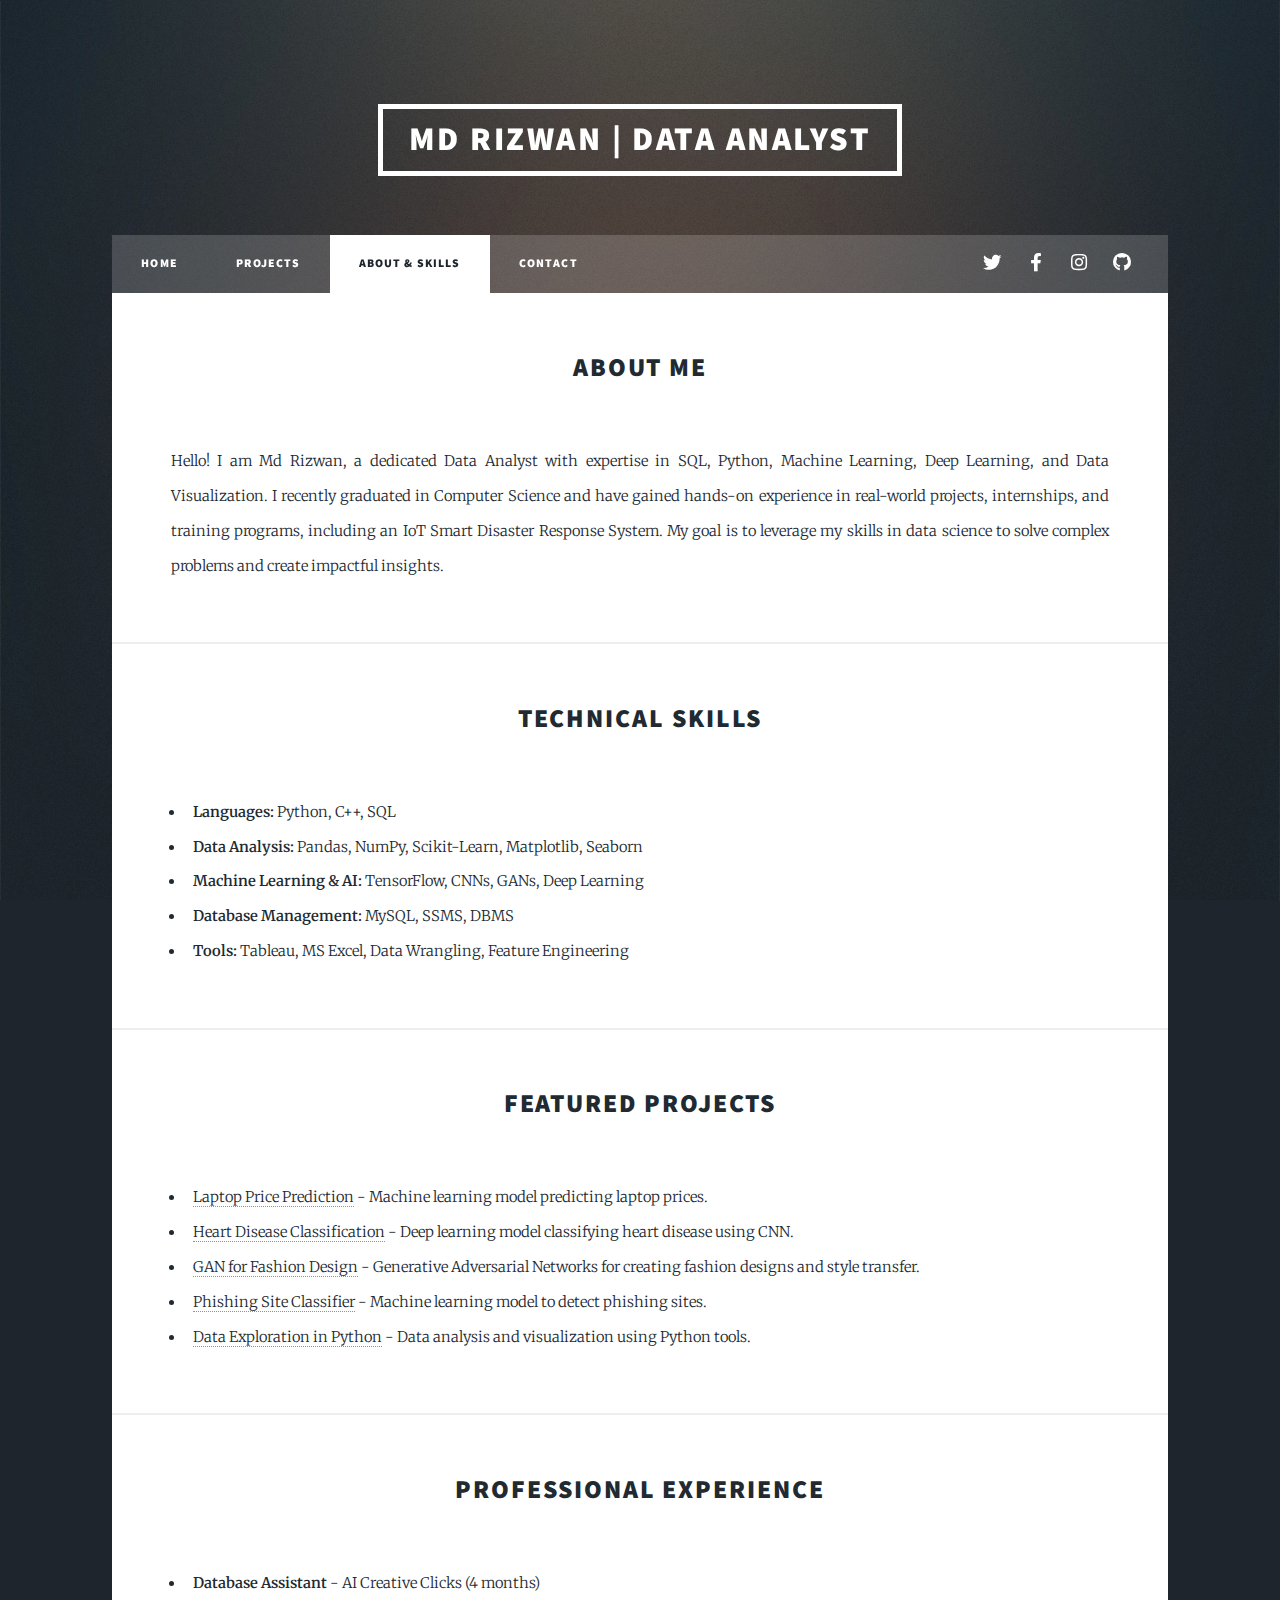
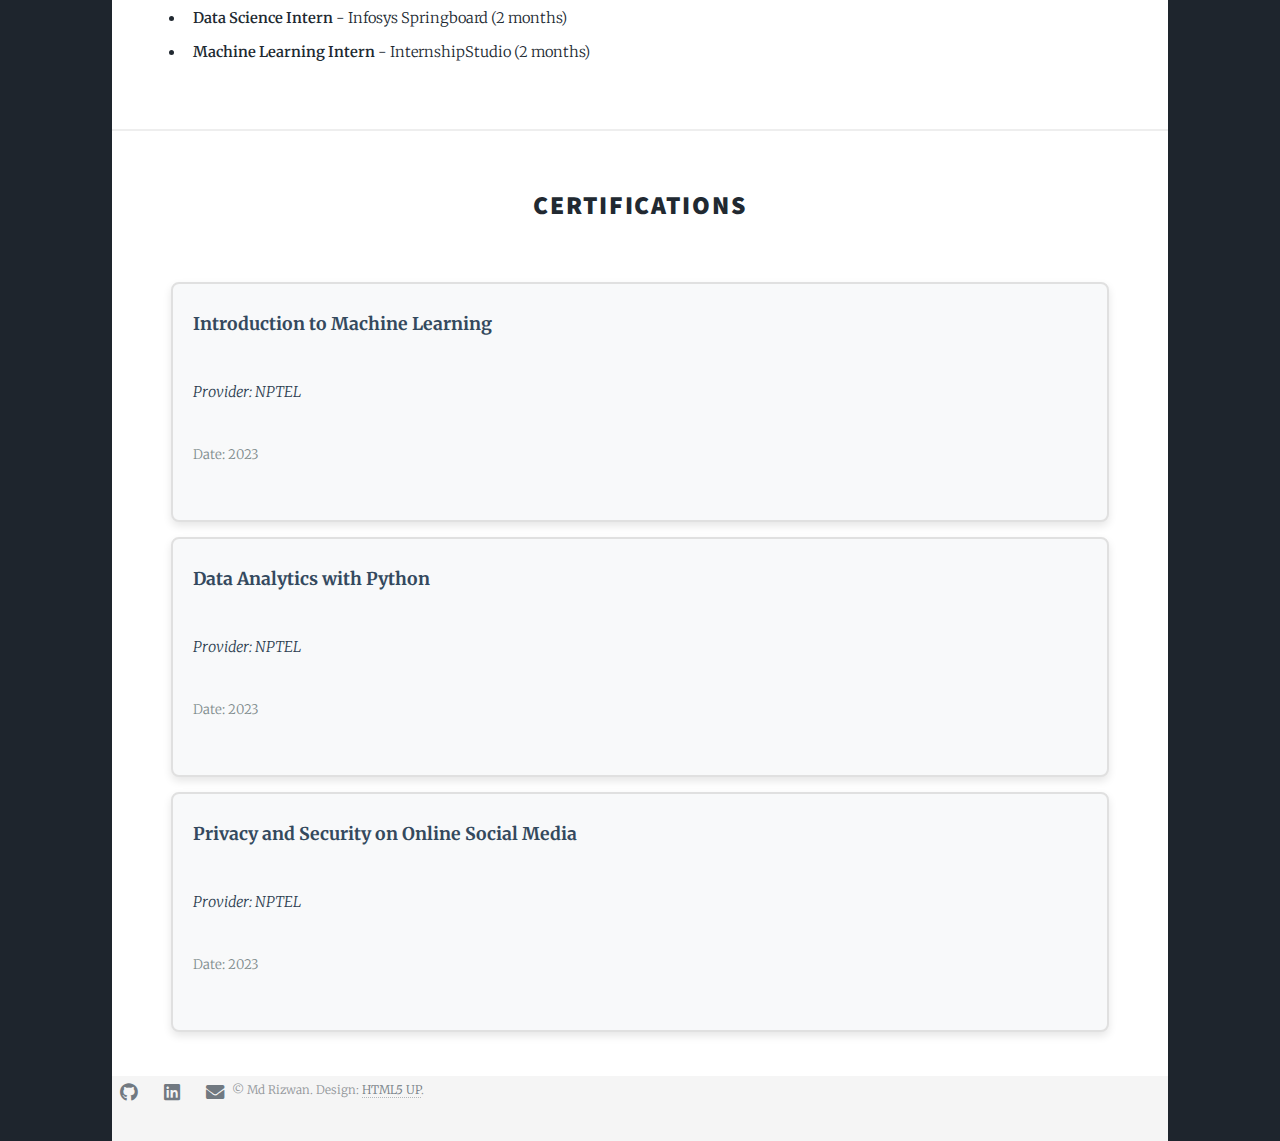
==== commit 1e244b35: "added" ====
--- a/elements.html
+++ b/elements.html
@@ -1,498 +1,159 @@
 <!DOCTYPE HTML>
-<!--
-	Massively by HTML5 UP
-	html5up.net | @ajlkn
-	Free for personal and commercial use under the CCA 3.0 license (html5up.net/license)
--->
 <html>
-	<head>
-		<title>Elements Reference - Massively by HTML5 UP</title>
-		<meta charset="utf-8" />
-		<meta name="viewport" content="width=device-width, initial-scale=1, user-scalable=no" />
-		<link rel="stylesheet" href="assets/css/main.css" />
-		<noscript><link rel="stylesheet" href="assets/css/noscript.css" /></noscript>
-	</head>
-	<body class="is-preload">
+<head>
+    <title>About & Skills - Md Rizwan | Data Analyst</title>
+    <meta charset="utf-8" />
+    <meta name="viewport" content="width=device-width, initial-scale=1, user-scalable=no" />
+    <link rel="stylesheet" href="assets/css/main.css" />
+    <noscript><link rel="stylesheet" href="assets/css/noscript.css" /></noscript>
+    <style>
+        /* Styling for Certificate Cards */
+        .certificate-card {
+            background: #f8f9fa;
+            border: 2px solid #e0e0e0;
+            border-radius: 8px;
+            padding: 20px;
+            margin: 15px 0;
+            box-shadow: 0 4px 8px rgba(0, 0, 0, 0.1);
+            transition: transform 0.2s;
+        }
+        .certificate-card:hover {
+            transform: scale(1.03);
+            box-shadow: 0 6px 12px rgba(0, 0, 0, 0.15);
+        }
+        .certificate-title {
+            font-size: 1.2em;
+            font-weight: bold;
+            color: #34495e;
+        }
+        .certificate-provider {
+            color: #2c3e50;
+            font-style: italic;
+        }
+        .certificate-date {
+            font-size: 0.9em;
+            color: #7f8c8d;
+        }
+    </style>
+</head>
+<body class="is-preload">
 
-		<!-- Wrapper -->
-			<div id="wrapper">
+    <!-- Wrapper -->
+    <div id="wrapper">
 
-				<!-- Header -->
-					<header id="header">
-						<a href="index.html" class="logo">Massively</a>
-					</header>
+        <!-- Header -->
+        <header id="header">
+            <a href="index.html" class="logo">Md Rizwan | Data Analyst</a>
+        </header>
 
-				<!-- Nav -->
-					<nav id="nav">
-						<ul class="links">
-							<li><a href="index.html">This is Massively</a></li>
-							<li><a href="generic.html">Generic Page</a></li>
-							<li class="active"><a href="elements.html">Elements Reference</a></li>
-						</ul>
-						<ul class="icons">
-							<li><a href="#" class="icon brands fa-twitter"><span class="label">Twitter</span></a></li>
-							<li><a href="#" class="icon brands fa-facebook-f"><span class="label">Facebook</span></a></li>
-							<li><a href="#" class="icon brands fa-instagram"><span class="label">Instagram</span></a></li>
-							<li><a href="#" class="icon brands fa-github"><span class="label">GitHub</span></a></li>
-						</ul>
-					</nav>
+        <!-- Nav -->
+        <nav id="nav">
+            <ul class="links">
+                <li><a href="index.html">Home</a></li>
+                <li><a href="generic.html">Projects</a></li>
+                <li class="active"><a href="elements.html">About & Skills</a></li>
+                <li><a href="contact.html">Contact</a></li>
+            </ul>
+            <ul class="icons">
+                <li><a href="https://twitter.com/mdAnalyst" class="icon brands fa-twitter"><span class="label">Twitter</span></a></li>
+                <li><a href="https://www.facebook.com/mdanalyst" class="icon brands fa-facebook-f"><span class="label">Facebook</span></a></li>
+                <li><a href="https://instagram.com/mdanalyst" class="icon brands fa-instagram"><span class="label">Instagram</span></a></li>
+                <li><a href="https://github.com/Md786Rizwan" class="icon brands fa-github"><span class="label">GitHub</span></a></li>
+            </ul>
+        </nav>
 
-				<!-- Main -->
-					<div id="main">
+        <!-- Main Content -->
+        <div id="main">
 
-						<!-- Post -->
-							<section class="post">
-								<header class="major">
-									<h1>Elements<br />
-									Reference</h1>
-								</header>
+            <!-- About Section -->
+            <section>
+                <header class="major">
+                    <h2>About Me</h2>
+                </header>
+                <p>Hello! I am Md Rizwan, a dedicated Data Analyst with expertise in SQL, Python, Machine Learning, Deep Learning, and Data Visualization. I recently graduated in Computer Science and have gained hands-on experience in real-world projects, internships, and training programs, including an IoT Smart Disaster Response System. My goal is to leverage my skills in data science to solve complex problems and create impactful insights.</p>
+            </section>
 
-								<!-- Text stuff -->
-									<h2>Text</h2>
-									<p>This is <b>bold</b> and this is <strong>strong</strong>. This is <i>italic</i> and this is <em>emphasized</em>.
-									This is <sup>superscript</sup> text and this is <sub>subscript</sub> text.
-									This is <u>underlined</u> and this is code: <code>for (;;) { ... }</code>.
-									Finally, this is a <a href="#">link</a>.</p>
-									<hr />
-									<h2>Heading Level 2</h2>
-									<h3>Heading Level 3</h3>
-									<h4>Heading Level 4</h4>
-									<h5>Heading Level 5</h5>
-									<h6>Heading Level 6</h6>
-									<hr />
-									<header>
-										<h2>Heading with a Subtitle</h2>
-										<p>Lorem ipsum dolor sit amet nullam id egestas urna aliquam</p>
-									</header>
-									<p>Nunc lacinia ante nunc ac lobortis. Interdum adipiscing gravida odio porttitor sem non mi integer non faucibus ornare mi ut ante amet placerat aliquet. Volutpat eu sed ante lacinia sapien lorem accumsan varius montes viverra nibh in adipiscing blandit tempus accumsan.</p>
-									<header>
-										<h3>Heading with a Subtitle</h3>
-										<p>Lorem ipsum dolor sit amet nullam id egestas urna aliquam</p>
-									</header>
-									<p>Nunc lacinia ante nunc ac lobortis. Interdum adipiscing gravida odio porttitor sem non mi integer non faucibus ornare mi ut ante amet placerat aliquet. Volutpat eu sed ante lacinia sapien lorem accumsan varius montes viverra nibh in adipiscing blandit tempus accumsan.</p>
-									<header>
-										<h4>Heading with a Subtitle</h4>
-										<p>Lorem ipsum dolor sit amet nullam id egestas urna aliquam</p>
-									</header>
-									<p>Nunc lacinia ante nunc ac lobortis. Interdum adipiscing gravida odio porttitor sem non mi integer non faucibus ornare mi ut ante amet placerat aliquet. Volutpat eu sed ante lacinia sapien lorem accumsan varius montes viverra nibh in adipiscing blandit tempus accumsan.</p>
+            <!-- Skills Section -->
+            <section>
+                <header class="major">
+                    <h2>Technical Skills</h2>
+                </header>
+                <ul>
+                    <li><strong>Languages:</strong> Python, C++, SQL</li>
+                    <li><strong>Data Analysis:</strong> Pandas, NumPy, Scikit-Learn, Matplotlib, Seaborn</li>
+                    <li><strong>Machine Learning & AI:</strong> TensorFlow, CNNs, GANs, Deep Learning</li>
+                    <li><strong>Database Management:</strong> MySQL, SSMS, DBMS</li>
+                    <li><strong>Tools:</strong> Tableau, MS Excel, Data Wrangling, Feature Engineering</li>
+                </ul>
+            </section>
 
-									<hr />
+            <!-- Projects Summary -->
+            <section>
+                <header class="major">
+                    <h2>Featured Projects</h2>
+                </header>
+                <ul>
+                    <li><a href="https://github.com/Md786Rizwan/Laptop_Price_Predictor_Using_ML">Laptop Price Prediction</a> - Machine learning model predicting laptop prices.</li>
+                    <li><a href="https://github.com/Md786Rizwan/Heart_Disease_Classification">Heart Disease Classification</a> - Deep learning model classifying heart disease using CNN.</li>
+                    <li><a href="#">GAN for Fashion Design</a> - Generative Adversarial Networks for creating fashion designs and style transfer.</li>
+                    <li><a href="#">Phishing Site Classifier</a> - Machine learning model to detect phishing sites.</li>
+                    <li><a href="#">Data Exploration in Python</a> - Data analysis and visualization using Python tools.</li>
+                </ul>
+            </section>
 
-								<!-- Lists -->
-									<h2>Lists</h2>
-									<div class="row">
-										<div class="col-6 col-12-small">
+            <!-- Experience Section -->
+            <section>
+                <header class="major">
+                    <h2>Professional Experience</h2>
+                </header>
+                <ul>
+                    <li><strong>Database Assistant</strong> - AI Creative Clicks (4 months)</li>
+                    <li><strong>Data Science Intern</strong> - Infosys Springboard (2 months)</li>
+                    <li><strong>Machine Learning Intern</strong> - InternshipStudio (2 months)</li>
+                </ul>
+            </section>
 
-											<h3>Unordered</h3>
-											<ul>
-												<li>Dolor pulvinar etiam.</li>
-												<li>Sagittis lorem eleifend.</li>
-												<li>Felis feugiat dolore viverra.</li>
-												<li>Dolor pulvinar etiam.</li>
-											</ul>
+            <!-- Certification Section -->
+            <section>
+                <header class="major">
+                    <h2>Certifications</h2>
+                </header>
+                <div class="certificate-card">
+                    <p class="certificate-title">Introduction to Machine Learning</p>
+                    <p class="certificate-provider">Provider: NPTEL</p>
+                    <p class="certificate-date">Date: 2023</p>
+                </div>
+                <div class="certificate-card">
+                    <p class="certificate-title">Data Analytics with Python</p>
+                    <p class="certificate-provider">Provider: NPTEL</p>
+                    <p class="certificate-date">Date: 2023</p>
+                </div>
+                <div class="certificate-card">
+                    <p class="certificate-title">Privacy and Security on Online Social Media</p>
+                    <p class="certificate-provider">Provider: NPTEL</p>
+                    <p class="certificate-date">Date: 2023</p>
+                </div>
+            </section>
+        </div>
 
-											<h3>Alternate</h3>
-											<ul class="alt">
-												<li>Dolor pulvinar etiam etiam.</li>
-												<li>Sagittis adipiscing eleifend.</li>
-												<li>Felis enim dolore viverra.</li>
-												<li>Dolor pulvinar etiam etiam.</li>
-											</ul>
+        <!-- Footer -->
+        <footer id="footer">
+            <ul class="icons">
+                <li><a href="https://github.com/Md786Rizwan" class="icon brands alt fa-github"><span class="label">GitHub</span></a></li>
+                <li><a href="https://www.linkedin.com/in/md-rizwan-b81246234/" class="icon brands alt fa-linkedin"><span class="label">LinkedIn</span></a></li>
+                <li><a href="mailto:imdrizwan2019@gmail.com" class="icon solid fa-envelope"><span class="label">Email</span></a></li>
+            </ul>
+            <p>&copy; Md Rizwan. Design: <a href="https://html5up.net">HTML5 UP</a>.</p>
+        </footer>
+    </div>
 
-										</div>
-										<div class="col-6 col-12-small">
-
-											<h3>Ordered</h3>
-											<ol>
-												<li>Dolor pulvinar etiam.</li>
-												<li>Etiam vel felis at viverra.</li>
-												<li>Felis enim feugiat magna.</li>
-												<li>Etiam vel felis nullam.</li>
-												<li>Felis enim et tempus.</li>
-											</ol>
-
-											<h3>Icons</h3>
-											<ul class="icons">
-												<li><a href="#" class="icon brands fa-twitter"><span class="label">Twitter</span></a></li>
-												<li><a href="#" class="icon brands fa-facebook-f"><span class="label">Facebook</span></a></li>
-												<li><a href="#" class="icon brands fa-instagram"><span class="label">Instagram</span></a></li>
-												<li><a href="#" class="icon brands fa-github"><span class="label">Github</span></a></li>
-												<li><a href="#" class="icon brands fa-dribbble"><span class="label">Dribbble</span></a></li>
-											</ul>
-											<ul class="icons alt">
-												<li><a href="#" class="icon brands alt fa-twitter"><span class="label">Twitter</span></a></li>
-												<li><a href="#" class="icon brands alt fa-facebook-f"><span class="label">Facebook</span></a></li>
-												<li><a href="#" class="icon brands alt fa-instagram"><span class="label">Instagram</span></a></li>
-												<li><a href="#" class="icon brands alt fa-github"><span class="label">Github</span></a></li>
-												<li><a href="#" class="icon brands alt fa-dribbble"><span class="label">Dribbble</span></a></li>
-											</ul>
-
-										</div>
-									</div>
-									<h3>Definition</h3>
-									<dl>
-										<dt>Item 1</dt>
-										<dd>
-											<p>Lorem ipsum dolor vestibulum ante ipsum primis in faucibus vestibulum. Blandit adipiscing eu felis iaculis volutpat ac adipiscing accumsan eu faucibus. Integer ac pellentesque praesent.</p>
-										</dd>
-										<dt>Item 2</dt>
-										<dd>
-											<p>Lorem ipsum dolor vestibulum ante ipsum primis in faucibus vestibulum. Blandit adipiscing eu felis iaculis volutpat ac adipiscing accumsan eu faucibus. Integer ac pellentesque praesent.</p>
-										</dd>
-										<dt>Item 3</dt>
-										<dd>
-											<p>Lorem ipsum dolor vestibulum ante ipsum primis in faucibus vestibulum. Blandit adipiscing eu felis iaculis volutpat ac adipiscing accumsan eu faucibus. Integer ac pellentesque praesent.</p>
-										</dd>
-									</dl>
-
-									<h3>Actions</h3>
-									<ul class="actions">
-										<li><a href="#" class="button primary">Primary</a></li>
-										<li><a href="#" class="button">Default</a></li>
-									</ul>
-									<ul class="actions small">
-										<li><a href="#" class="button primary small">Small</a></li>
-										<li><a href="#" class="button small">Small</a></li>
-									</ul>
-									<div class="row">
-										<div class="col-6 col-12-small">
-											<ul class="actions stacked">
-												<li><a href="#" class="button primary">Default</a></li>
-												<li><a href="#" class="button">Default</a></li>
-											</ul>
-										</div>
-										<div class="col-6 col-12-small">
-											<ul class="actions stacked">
-												<li><a href="#" class="button primary small">Small</a></li>
-												<li><a href="#" class="button small">Small</a></li>
-											</ul>
-										</div>
-									</div>
-									<div class="row">
-										<div class="col-6 col-12-small">
-											<ul class="actions stacked">
-												<li><a href="#" class="button primary fit">Default</a></li>
-												<li><a href="#" class="button fit">Default</a></li>
-											</ul>
-										</div>
-										<div class="col-6 col-12-small">
-											<ul class="actions stacked">
-												<li><a href="#" class="button primary small fit">Small</a></li>
-												<li><a href="#" class="button small fit">Small</a></li>
-											</ul>
-										</div>
-									</div>
-
-									<hr />
-
-								<!-- Blockquote -->
-									<h2>Blockquote</h2>
-									<blockquote>Fringilla nisl. Donec accumsan interdum nisi, quis tincidunt felis sagittis eget tempus euismod. Vestibulum ante ipsum primis in faucibus vestibulum. Blandit adipiscing eu felis iaculis volutpat ac adipiscing accumsan faucibus. Vestibulum ante ipsum primis in faucibus vestibulum. Blandit adipiscing eu felis.</blockquote>
-
-									<hr />
-
-								<!-- Table -->
-									<h2>Table</h2>
-
-									<h3>Default</h3>
-									<div class="table-wrapper">
-										<table>
-											<thead>
-												<tr>
-													<th>Name</th>
-													<th>Description</th>
-													<th>Price</th>
-												</tr>
-											</thead>
-											<tbody>
-												<tr>
-													<td>Item 1</td>
-													<td>Ante turpis integer aliquet porttitor.</td>
-													<td>29.99</td>
-												</tr>
-												<tr>
-													<td>Item 2</td>
-													<td>Vis ac commodo adipiscing arcu aliquet.</td>
-													<td>19.99</td>
-												</tr>
-												<tr>
-													<td>Item 3</td>
-													<td> Morbi faucibus arcu accumsan lorem.</td>
-													<td>29.99</td>
-												</tr>
-												<tr>
-													<td>Item 4</td>
-													<td>Vitae integer tempus condimentum.</td>
-													<td>19.99</td>
-												</tr>
-												<tr>
-													<td>Item 5</td>
-													<td>Ante turpis integer aliquet porttitor.</td>
-													<td>29.99</td>
-												</tr>
-											</tbody>
-											<tfoot>
-												<tr>
-													<td colspan="2"></td>
-													<td>100.00</td>
-												</tr>
-											</tfoot>
-										</table>
-									</div>
-
-									<h3>Alternate</h3>
-									<div class="table-wrapper">
-										<table class="alt">
-											<thead>
-												<tr>
-													<th>Name</th>
-													<th>Description</th>
-													<th>Price</th>
-												</tr>
-											</thead>
-											<tbody>
-												<tr>
-													<td>Item 1</td>
-													<td>Ante turpis integer aliquet porttitor.</td>
-													<td>29.99</td>
-												</tr>
-												<tr>
-													<td>Item 2</td>
-													<td>Vis ac commodo adipiscing arcu aliquet.</td>
-													<td>19.99</td>
-												</tr>
-												<tr>
-													<td>Item 3</td>
-													<td> Morbi faucibus arcu accumsan lorem.</td>
-													<td>29.99</td>
-												</tr>
-												<tr>
-													<td>Item 4</td>
-													<td>Vitae integer tempus condimentum.</td>
-													<td>19.99</td>
-												</tr>
-												<tr>
-													<td>Item 5</td>
-													<td>Ante turpis integer aliquet porttitor.</td>
-													<td>29.99</td>
-												</tr>
-											</tbody>
-											<tfoot>
-												<tr>
-													<td colspan="2"></td>
-													<td>100.00</td>
-												</tr>
-											</tfoot>
-										</table>
-									</div>
-
-									<hr />
-
-								<!-- Buttons -->
-									<h2>Buttons</h2>
-									<ul class="actions">
-										<li><a href="#" class="button primary">Primary</a></li>
-										<li><a href="#" class="button">Default</a></li>
-									</ul>
-									<ul class="actions">
-										<li><a href="#" class="button primary large">Large</a></li>
-										<li><a href="#" class="button">Default</a></li>
-										<li><a href="#" class="button small">Small</a></li>
-									</ul>
-									<ul class="actions fit">
-										<li><a href="#" class="button primary fit">Fit</a></li>
-										<li><a href="#" class="button fit">Fit</a></li>
-									</ul>
-									<ul class="actions fit small">
-										<li><a href="#" class="button primary fit small">Fit + Small</a></li>
-										<li><a href="#" class="button fit small">Fit + Small</a></li>
-									</ul>
-									<ul class="actions">
-										<li><a href="#" class="button primary icon solid fa-search">Icon</a></li>
-										<li><a href="#" class="button icon solid fa-download">Icon</a></li>
-									</ul>
-									<ul class="actions">
-										<li><span class="button primary disabled">Primary</span></li>
-										<li><span class="button disabled">Default</span></li>
-									</ul>
-
-									<hr />
-
-								<!-- Form -->
-									<h2>Form</h2>
-
-									<form method="post" action="#">
-										<div class="row gtr-uniform">
-											<div class="col-6 col-12-xsmall">
-												<input type="text" name="demo-name" id="demo-name" value="" placeholder="Name" />
-											</div>
-											<div class="col-6 col-12-xsmall">
-												<input type="email" name="demo-email" id="demo-email" value="" placeholder="Email" />
-											</div>
-											<!-- Break -->
-											<div class="col-12">
-												<select name="demo-category" id="demo-category">
-													<option value="">- Category -</option>
-													<option value="1">Manufacturing</option>
-													<option value="1">Shipping</option>
-													<option value="1">Administration</option>
-													<option value="1">Human Resources</option>
-												</select>
-											</div>
-											<!-- Break -->
-											<div class="col-4 col-12-small">
-												<input type="radio" id="demo-priority-low" name="demo-priority" checked>
-												<label for="demo-priority-low">Low</label>
-											</div>
-											<div class="col-4 col-12-small">
-												<input type="radio" id="demo-priority-normal" name="demo-priority">
-												<label for="demo-priority-normal">Normal</label>
-											</div>
-											<div class="col-4 col-12-small">
-												<input type="radio" id="demo-priority-high" name="demo-priority">
-												<label for="demo-priority-high">High</label>
-											</div>
-											<!-- Break -->
-											<div class="col-6 col-12-small">
-												<input type="checkbox" id="demo-copy" name="demo-copy">
-												<label for="demo-copy">Email me a copy</label>
-											</div>
-											<div class="col-6 col-12-small">
-												<input type="checkbox" id="demo-human" name="demo-human" checked>
-												<label for="demo-human">I am a human</label>
-											</div>
-											<!-- Break -->
-											<div class="col-12">
-												<textarea name="demo-message" id="demo-message" placeholder="Enter your message" rows="6"></textarea>
-											</div>
-											<!-- Break -->
-											<div class="col-12">
-												<ul class="actions">
-													<li><input type="submit" value="Send Message" class="primary" /></li>
-													<li><input type="reset" value="Reset" /></li>
-												</ul>
-											</div>
-										</div>
-									</form>
-
-									<hr />
-
-								<!-- Image -->
-									<h2>Image</h2>
-
-									<h3>Fit</h3>
-									<span class="image fit"><img src="images/pic01.jpg" alt="" /></span>
-									<div class="box alt">
-										<div class="row gtr-50 gtr-uniform">
-											<div class="col-4"><span class="image fit"><img src="images/pic02.jpg" alt="" /></span></div>
-											<div class="col-4"><span class="image fit"><img src="images/pic03.jpg" alt="" /></span></div>
-											<div class="col-4"><span class="image fit"><img src="images/pic04.jpg" alt="" /></span></div>
-											<!-- Break -->
-											<div class="col-4"><span class="image fit"><img src="images/pic04.jpg" alt="" /></span></div>
-											<div class="col-4"><span class="image fit"><img src="images/pic02.jpg" alt="" /></span></div>
-											<div class="col-4"><span class="image fit"><img src="images/pic03.jpg" alt="" /></span></div>
-											<!-- Break -->
-											<div class="col-4"><span class="image fit"><img src="images/pic03.jpg" alt="" /></span></div>
-											<div class="col-4"><span class="image fit"><img src="images/pic04.jpg" alt="" /></span></div>
-											<div class="col-4"><span class="image fit"><img src="images/pic02.jpg" alt="" /></span></div>
-										</div>
-									</div>
-
-									<h3>Left &amp; Right</h3>
-									<p><span class="image left"><img src="images/pic08.jpg" alt="" /></span>Lorem ipsum dolor sit accumsan interdum nisi, quis tincidunt felis sagittis eget. tempus euismod. Vestibulum ante ipsum primis in faucibus vestibulum. Blandit adipiscing eu felis iaculis volutpat ac adipiscing accumsan eu faucibus. Integer ac pellentesque praesent tincidunt felis sagittis eget. tempus euismod. Vestibulum ante ipsum primis sagittis eget. tempus euismod. Vestibulum ante ipsum primis in faucibus vestibulum. Blandit adipiscing eu felis iaculis volutpat ac adipiscing accumsan eu faucibus. Integer ac pellentesque praesent tincidunt felis sagittis eget. tempus euismod. Vestibulum ante ipsum primis in faucibus vestibulum. Blandit adipiscing eu felis iaculis volutpat ac adipiscing accumsan eu faucibus. Integer ac pellentesque praesent. Vestibulum ante ipsum primis in faucibus magna blandit adipiscing eu felis iaculis.</p>
-									<p><span class="image right"><img src="images/pic09.jpg" alt="" /></span>Lorem ipsum dolor sit accumsan interdum nisi, quis tincidunt felis sagittis eget. tempus euismod. Vestibulum ante ipsum primis in faucibus vestibulum. Blandit adipiscing eu felis iaculis volutpat ac adipiscing accumsan eu faucibus. Integer ac pellentesque praesent tincidunt felis sagittis eget. tempus euismod. Vestibulum ante ipsum primis sagittis eget. tempus euismod. Vestibulum ante ipsum primis in faucibus vestibulum. Blandit adipiscing eu felis iaculis volutpat ac adipiscing accumsan eu faucibus. Integer ac pellentesque praesent tincidunt felis sagittis eget. tempus euismod. Vestibulum ante ipsum primis in faucibus vestibulum. Blandit adipiscing eu felis iaculis volutpat ac adipiscing accumsan eu faucibus. Integer ac pellentesque praesent. Vestibulum ante ipsum primis in faucibus magna blandit adipiscing eu felis iaculis.</p>
-
-									<hr />
-
-								<!-- Box -->
-									<h2>Box</h2>
-									<div class="box">
-										<p>Felis sagittis eget tempus primis in faucibus vestibulum. Blandit adipiscing eu felis iaculis volutpat ac adipiscing accumsan eu faucibus. Integer ac pellentesque praesent tincidunt felis sagittis eget. tempus euismod. Magna sed etiam ante ipsum primis in faucibus vestibulum. Blandit adipiscing eu ipsum primis in faucibus vestibulum. Blandit adipiscing eu felis iaculis volutpat ac adipiscing accumsan eu faucibus lorem ipsum dolor sit amet nullam. Integer ac pellentesque praesent tincidunt felis sagittis eget. tempus euismod. Vestibulum ante ipsum primis sagittis eget. tempus euismod. Vestibulum ante ipsum primis in faucibus vestibulum. Blandit adipiscing eu felis iaculis volutpat ac adipiscing accumsan eu faucibus. Integer ac pellentesque praesent tincidunt felis sagittis eget. tempus euismod. Vestibulum ante ipsum primis in faucibus vestibulum. Blandit adipiscing eu felis iaculis volutpat ac adipiscing accumsan eu faucibus. Integer ac pellentesque praesent. Vestibulum ante ipsum primis in faucibus magna blandit adipiscing eu felis iaculis volutpat lorem ipsum dolor.</p>
-									</div>
-
-									<hr />
-
-								<!-- Preformatted Code -->
-									<h2>Preformatted</h2>
-									<pre><code>i = 0;
-
-while (!deck.isInOrder()) {
-    print 'Iteration ' + i;
-    deck.shuffle();
-    i++;
-}
-
-print 'It took ' + i + ' iterations to sort the deck.';
-</code></pre>
-
-							</section>
-
-					</div>
-
-				<!-- Footer -->
-					<footer id="footer">
-						<section>
-							<form method="post" action="#">
-								<div class="fields">
-									<div class="field">
-										<label for="name">Name</label>
-										<input type="text" name="name" id="name" />
-									</div>
-									<div class="field">
-										<label for="email">Email</label>
-										<input type="text" name="email" id="email" />
-									</div>
-									<div class="field">
-										<label for="message">Message</label>
-										<textarea name="message" id="message" rows="3"></textarea>
-									</div>
-								</div>
-								<ul class="actions">
-									<li><input type="submit" value="Send Message" /></li>
-								</ul>
-							</form>
-						</section>
-						<section class="split contact">
-							<section class="alt">
-								<h3>Address</h3>
-								<p>1234 Somewhere Road #87257<br />
-								Nashville, TN 00000-0000</p>
-							</section>
-							<section>
-								<h3>Phone</h3>
-								<p><a href="#">(000) 000-0000</a></p>
-							</section>
-							<section>
-								<h3>Email</h3>
-								<p><a href="#">info@untitled.tld</a></p>
-							</section>
-							<section>
-								<h3>Social</h3>
-								<ul class="icons alt">
-									<li><a href="#" class="icon brands alt fa-twitter"><span class="label">Twitter</span></a></li>
-									<li><a href="#" class="icon brands alt fa-facebook-f"><span class="label">Facebook</span></a></li>
-									<li><a href="#" class="icon brands alt fa-instagram"><span class="label">Instagram</span></a></li>
-									<li><a href="#" class="icon brands alt fa-github"><span class="label">GitHub</span></a></li>
-								</ul>
-							</section>
-						</section>
-					</footer>
-
-				<!-- Copyright -->
-					<div id="copyright">
-						<ul><li>&copy; Untitled</li><li>Design: <a href="https://html5up.net">HTML5 UP</a></li></ul>
-					</div>
-
-			</div>
-
-		<!-- Scripts -->
-			<script src="assets/js/jquery.min.js"></script>
-			<script src="assets/js/jquery.scrollex.min.js"></script>
-			<script src="assets/js/jquery.scrolly.min.js"></script>
-			<script src="assets/js/browser.min.js"></script>
-			<script src="assets/js/breakpoints.min.js"></script>
-			<script src="assets/js/util.js"></script>
-			<script src="assets/js/main.js"></script>
-
-	</body>
-</html>+    <!-- Scripts -->
+    <script src="assets/js/jquery.min.js"></script>
+    <script src="assets/js/jquery.scrollex.min.js"></script>
+    <script src="assets/js/jquery.scrolly.min.js"></script>
+    <script src="assets/js/browser.min.js"></script>
+    <script src="assets/js/breakpoints.min.js"></script>
+    <script src="assets/js/util.js"></script>
+    <script src="assets/js/main.js"></script>
+</body>
+</html>
--- a/assets/css/main.css
+++ b/assets/css/main.css
@@ -1,10 +1,10 @@
 @import url(fontawesome-all.min.css);
 @import url("https://fonts.googleapis.com/css?family=Merriweather:300,700,300italic,700italic|Source+Sans+Pro:900");
 
-/*
-	Massively by HTML5 UP
-	html5up.net | @ajlkn
-	Free for personal and commercial use under the CCA 3.0 license (html5up.net/license)
+/*
+	Massively by HTML5 UP
+	html5up.net | @ajlkn
+	Free for personal and commercial use under the CCA 3.0 license (html5up.net/license)
 */
 
 html, body, div, span, applet, object,
@@ -4620,7 +4620,7 @@
 			right: 0;
 			text-align: right;
 			top: 0;
-			vertical-align: middle;
+			
 			width: 7rem;
 		}
 
@@ -4628,6 +4628,7 @@
 				-moz-osx-font-smoothing: grayscale;
 				-webkit-font-smoothing: antialiased;
 				display: inline-block;
+				vertical-align: middle;
 				font-style: normal;
 				font-variant: normal;
 				text-rendering: auto;
